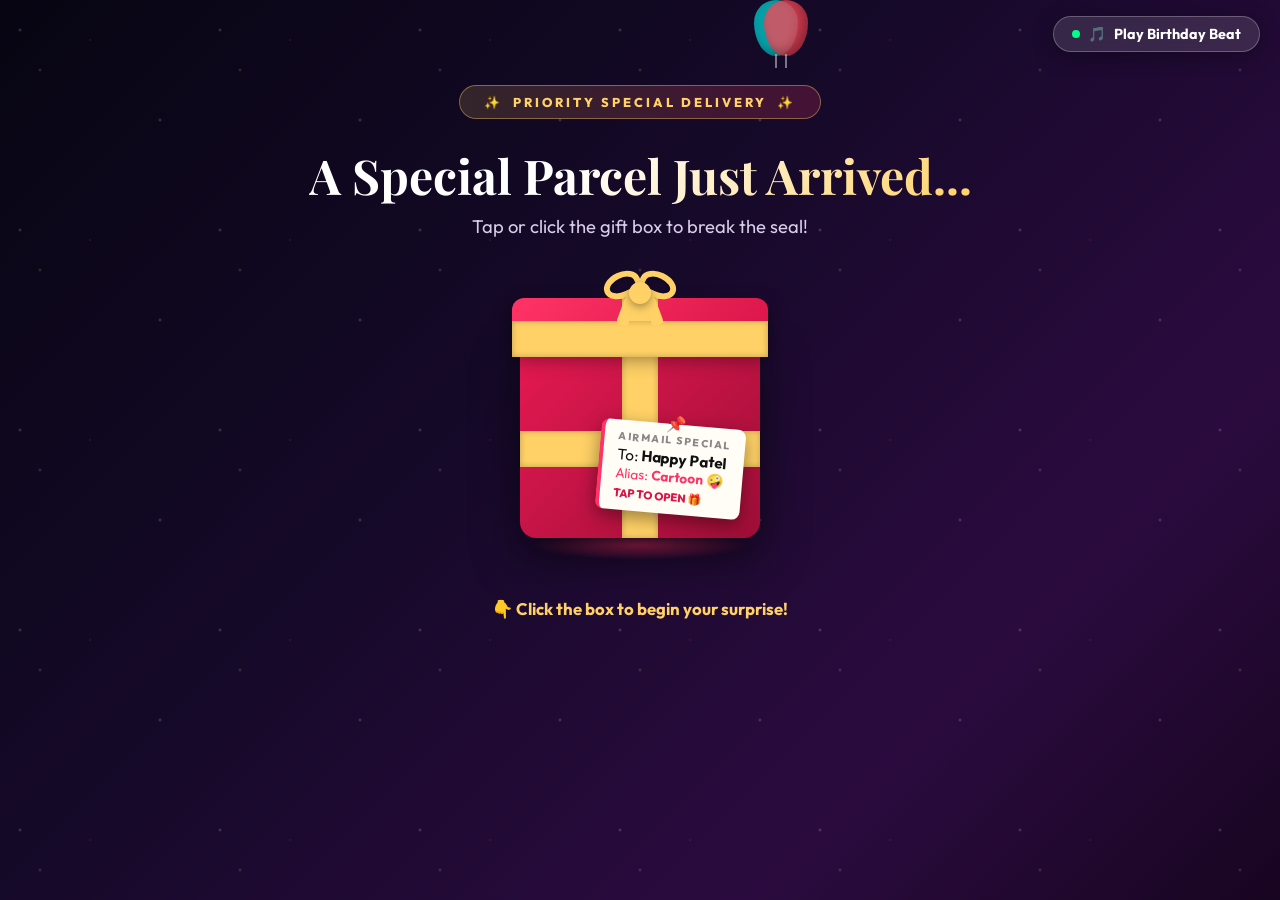
==== index.html @ b241c656 "Happy Birthday Happy Patel (Cartoon) 🎂" ====
<!DOCTYPE html>
<html lang="en">
<head>
  <meta charset="UTF-8" />
  <meta name="viewport" content="width=device-width, initial-scale=1.0" />
  <title>HAPPYY BIRTHDAY HAPPYY! 🎂✨ (To My Favorite Cartoon)</title>
  
  <!-- Fonts -->
  <link rel="preconnect" href="https://fonts.googleapis.com">
  <link rel="preconnect" href="https://fonts.gstatic.com" crossorigin>
  <link href="https://fonts.googleapis.com/css2?family=Cinzel:wght@700;900&family=Outfit:wght@300;400;600;700;800;900&family=Playfair+Display:ital,wght@0,700;0,900;1,700&family=Sacramento&display=swap" rel="stylesheet">
  
  <link rel="stylesheet" href="style.css" />
  <!-- Canvas Confetti Library -->
  <script src="https://cdn.jsdelivr.net/npm/canvas-confetti@1.9.2/dist/confetti.browser.min.js"></script>
</head>
<body>

  <!-- Background Ambience & Floating Elements -->
  <div class="ambient-layer" id="ambientLayer"></div>
  <div class="stars-bg"></div>

  <!-- Top Floating Controls -->
  <header class="top-bar">
    <div class="audio-pill" id="musicToggleBtn" role="button" tabindex="0">
      <span class="pulse-dot"></span>
      <span class="icon">🎵</span>
      <span class="label">Play Birthday Beat</span>
    </div>
    <div class="audio-pill hidden" id="resetBtn" role="button" tabindex="0">
      <span class="icon">🔄</span>
      <span class="label">Replay Unboxing</span>
    </div>
  </header>

  <!-- Photo Modal for Zooming -->
  <div class="photo-modal" id="photoModal">
    <div class="modal-backdrop" id="modalBackdrop"></div>
    <div class="modal-content">
      <button class="modal-close" id="modalClose">✕</button>
      <img id="modalImg" src="" alt="Zoomed Photo" />
      <p id="modalCaption" class="modal-caption"></p>
    </div>
  </div>

  <main class="viewport-wrap">

    <!-- ==============================================
         STAGE 1: THE UNBOXING MYSTERY PARCEL
    =============================================== -->
    <section class="box-stage" id="boxStage">
      <div class="cosmic-badge">
        <span class="sparkle">✨</span>
        <span>PRIORITY SPECIAL DELIVERY</span>
        <span class="sparkle">✨</span>
      </div>

      <h2 class="sub-headline">A Special Parcel Just Arrived...</h2>
      <p class="unbox-prompt">Tap or click the gift box to break the seal!</p>

      <div class="gift-box-wrapper" id="giftBoxContainer" role="button" tabindex="0" aria-label="Open gift box">
        <div class="gift-box" id="giftBox">
          
          <!-- Golden Bow -->
          <div class="box-bow">
            <div class="bow-loop bow-left"></div>
            <div class="bow-knot"></div>
            <div class="bow-loop bow-right"></div>
            <div class="bow-tail tail-left"></div>
            <div class="bow-tail tail-right"></div>
          </div>

          <!-- Box Lid -->
          <div class="box-lid" id="boxLid">
            <div class="ribbon-v"></div>
            <div class="ribbon-h"></div>
          </div>

          <!-- Box Body -->
          <div class="box-body" id="boxBody">
            <div class="ribbon-v"></div>
            <div class="ribbon-h"></div>
            <div class="parcel-tag">
              <span class="pin">📌</span>
              <div class="tag-title">AIRMAIL SPECIAL</div>
              <div class="tag-to">To: <strong>Happy Patel</strong></div>
              <div class="tag-alias">Alias: <strong>Cartoon 🤪</strong></div>
              <div class="tag-cta">TAP TO OPEN 🎁</div>
            </div>
          </div>
        </div>
        <div class="box-glow"></div>
      </div>

      <div class="hint-arrow">
        <span>👇 Click the box to begin your surprise!</span>
      </div>
    </section>

    <!-- ==============================================
         STAGE 2: THE FULL CELEBRATION SHOWCASE
    =============================================== -->
    <section class="celebration-stage hidden" id="celebrationStage">
      
      <!-- GIGANTIC CINEMATIC HEADLINE -->
      <div class="hero-block">
        <div class="hero-tag">THE MOST SPECIAL DAY OF THE YEAR</div>
        <h1 class="mega-title">
          <span>HAPPYY</span>
          <span class="highlight">BIRTHDAY</span>
          <span>HAPPPY!</span>
        </h1>
        <p class="hero-subline">
          To my favorite person, fellow goofball, and the one & only <strong>Cartoon 🤪</strong>
        </p>
      </div>

      <!-- FEATURE 1: OPPOSITES ATTRACT / THE BOND STORY -->
      <div class="glass-card bond-card">
        <div class="card-kicker">✦ THE PHYSICS OF US ✦</div>
        <h2 class="card-heading">Negative & Positive Attract 🧲✨</h2>
        
        <div class="magnet-visual">
          <div class="pole pole-neg">
            <span class="pole-sign">−</span>
            <span class="pole-label">Polar Opposites</span>
          </div>
          <div class="magnet-sparks">
            <span class="spark s1">⚡</span>
            <span class="heart-pulse">❤️</span>
            <span class="spark s2">⚡</span>
          </div>
          <div class="pole pole-pos">
            <span class="pole-sign">+</span>
            <span class="pole-label">Perfect Match</span>
          </div>
        </div>

        <div class="bond-story">
          <p class="quote-lead">
            "They always say opposites repel... but in science and in life, 
            <strong>negative and positive attract</strong>. And with us, it created the most effortless, genuine understanding."
          </p>
          <p class="quote-text">
            Honestly, I thank God so much for the bond we found after school. Finding someone you can be 100% yourself with, 
            who understands your silence just as well as your chaos, is rare. You became that anchor and that constant laugh I never knew I needed.
          </p>
        </div>
      </div>

      <!-- FEATURE 2: THE INTERACTIVE CAKE -->
      <div class="glass-card cake-card">
        <div class="card-kicker">✦ SURPRISE #1: TRADITION ✦</div>
        <h2 class="card-heading">Blow Your Birthday Candles 🎂</h2>
        <p class="card-sub">Close your eyes, make your biggest wish for this year, and click the candles!</p>

        <div class="cake-area" id="cakeInteractive" role="button" tabindex="0">
          <div class="candles-grid">
            <div class="candle">
              <div class="flame" id="flame1"></div>
              <div class="smoke" id="smoke1"></div>
            </div>
            <div class="candle">
              <div class="flame" id="flame2"></div>
              <div class="smoke" id="smoke2"></div>
            </div>
            <div class="candle">
              <div class="flame" id="flame3"></div>
              <div class="smoke" id="smoke3"></div>
            </div>
          </div>

          <div class="cake-structure">
            <div class="cake-tier tier-1">
              <div class="cream-drips"></div>
            </div>
            <div class="cake-tier tier-2">
              <div class="sprinkle-dots"></div>
            </div>
            <div class="cake-tier tier-3">
              <div class="gold-rim"></div>
            </div>
            <div class="cake-plate"></div>
          </div>
        </div>

        <button class="primary-btn" id="blowBtn">💨 Blow Out The Candles!</button>
      </div>

      <!-- FEATURE 3: GARBA QUEEN VIDEO SPOTLIGHT -->
      <div class="glass-card video-card garba-spotlight">
        <div class="card-kicker">✦ SURPRISE #2: THE ROYAL DANCE FLOOR ✦</div>
        <div class="garba-title-row">
          <h2 class="card-heading">The Official Garba Queen 👑💃</h2>
          <span class="crown-badge">100% Grace & Energy</span>
        </div>
        <p class="card-sub">
          Nobody commands the circle like you! When the dhol beats start, everyone steps aside for the true queen.
        </p>

        <div class="video-container festive-border">
          <video 
            src="assets/garba queen.mp4" 
            controls 
            playsinline 
            loop 
            preload="metadata"
            class="styled-video"
            poster="assets/1.jpeg">
            Your browser doesn't support HTML5 video.
          </video>
        </div>
        <div class="video-caption">
          <span>✨ Navratri superstar mode: Activated! ✨</span>
        </div>
      </div>

      <!-- FEATURE 4: OUR BAK BAK SESSIONS (MUTED FOR SAFETY!) -->
      <div class="glass-card video-card bakbak-spotlight">
        <div class="card-kicker">✦ SURPRISE #3: TOP SECRET ARCHIVES ✦</div>
        <div class="bakbak-header">
          <h2 class="card-heading">Our Bak Bak Sessions 💬🤪</h2>
          <span class="warning-sticker">⚠️ STRICTLY MUTED (Iykyk Scene 💀🤫)</span>
        </div>
        <p class="card-sub">
          Hours of non-stop talk, certified gossip, venting, and pure nonsense. Audio is permanently classified for national security reasons!
        </p>

        <div class="video-container confidential-border">
          <!-- strictly muted video as explicitly requested! -->
          <video 
            src="assets/our bak bak.mp4" 
            muted 
            autoplay 
            loop 
            playsinline 
            preload="metadata"
            class="styled-video">
            Your browser doesn't support HTML5 video.
          </video>
          <div class="mute-overlay-badge">
            🔇 Audio Muted By Protocol (IYKYK)
          </div>
        </div>
        <div class="video-caption">
          <span>🗣️ 99% Bak-Bak, 1% Sense, 100% Unbreakable Connection.</span>
        </div>
      </div>

      <!-- FEATURE 5: MEMORY PHOTO GALLERY (PHOTOS 1 to 6) -->
      <div class="glass-card gallery-card">
        <div class="card-kicker">✦ SURPRISE #4: THE CARTOON CHRONICLES ✦</div>
        <h2 class="card-heading">Moments With The Birthday Star 📸</h2>
        <p class="card-sub">Click any photo to see it in full view!</p>

        <div class="photo-grid">
          <!-- Photo 1 -->
          <div class="polaroid-frame" data-src="assets/1.jpeg" data-caption="The radiant smile that brightens any room! ✨">
            <div class="washi-tape tape-1"></div>
            <div class="photo-crop">
              <img src="assets/1.jpeg" alt="Happy Patel" loading="lazy" />
            </div>
            <div class="polaroid-text">The Radiant Smile ✨</div>
          </div>

          <!-- Photo 2 -->
          <div class="polaroid-frame" data-src="assets/2.jpeg" data-caption="Grace, beauty & elegance at its finest 🌸">
            <div class="washi-tape tape-2"></div>
            <div class="photo-crop">
              <img src="assets/2.jpeg" alt="Happy Patel" loading="lazy" />
            </div>
            <div class="polaroid-text">Simply Stunning 🌸</div>
          </div>

          <!-- Photo 3 -->
          <div class="polaroid-frame" data-src="assets/3.jpeg" data-caption="Unfiltered Cartoon energy on full display! 🤪">
            <div class="washi-tape tape-3"></div>
            <div class="photo-crop">
              <img src="assets/3.jpeg" alt="Happy Patel" loading="lazy" />
            </div>
            <div class="polaroid-text">Peak Cartoon Vibe 🤪</div>
          </div>

          <!-- Photo 4 -->
          <div class="polaroid-frame" data-src="assets/4.jpeg" data-caption="Unmatched poise & style 💫">
            <div class="washi-tape tape-4"></div>
            <div class="photo-crop">
              <img src="assets/4.jpeg" alt="Happy Patel" loading="lazy" />
            </div>
            <div class="polaroid-text">Class & Poise 💫</div>
          </div>

          <!-- Photo 5 -->
          <div class="polaroid-frame" data-src="assets/5.jpeg" data-caption="Candid perfection & pure happiness ❤️">
            <div class="washi-tape tape-5"></div>
            <div class="photo-crop">
              <img src="assets/5.jpeg" alt="Happy Patel" loading="lazy" />
            </div>
            <div class="polaroid-text">Candid Happiness ❤️</div>
          </div>

          <!-- Photo 6 -->
          <div class="polaroid-frame" data-src="assets/6.jpeg" data-caption="Here's to the queen of the day, Happy Patel! 🥂">
            <div class="washi-tape tape-6"></div>
            <div class="photo-crop">
              <img src="assets/6.jpeg" alt="Happy Patel" loading="lazy" />
            </div>
            <div class="polaroid-text">Birthday Royalty 👑</div>
          </div>
        </div>
      </div>

      <!-- FEATURE 6: WAX SEALED HEARTFELT LETTER -->
      <div class="glass-card letter-section">
        <div class="card-kicker">✦ SURPRISE #5: FROM THE SOUL ✦</div>
        <h2 class="card-heading">A Letter For You 💌</h2>
        <p class="card-sub">Click the wax seal to open your private letter.</p>

        <div class="envelope-outer" id="envelopeWrapper">
          <div class="envelope-box" id="envelopeBox">
            <div class="env-flap" id="envFlap"></div>
            <div class="env-pocket"></div>
            <div class="wax-stamp" id="waxStamp">H</div>

            <div class="letter-sheet" id="letterSheet">
              <div class="letter-scroll-area">
                <div class="letter-salute">Dearest Happy (a.k.a. Cartoon 🤪),</div>
                
                <p class="letter-para">
                  Wishing you the very happiest of birthdays! Looking back at how our bond grew after school, 
                  it honestly feels like one of the best blessings I could have ever asked for.
                </p>

                <p class="letter-para">
                  We always joke about how different we are — polar opposites in so many ways. But that classic saying 
                  <strong>"negative and positive attract"</strong> could not be more true for us. You bring out a sense of comfort, 
                  understanding, and laughter that is so incredibly hard to find in this world.
                </p>

                <p class="letter-para">
                  Thank you for being someone so deeply understanding, for being the Garba Queen, for the endless hours of bak-bak, 
                  and for staying genuine through it all. Never lose that cartoonish spark that makes you so unique.
                </p>

                <p class="letter-para">
                  May this new year bring you soaring success, unmatched joy, peaceful days, and every single dream you carry in your heart.
                </p>

                <div class="letter-signoff">
                  Thanking God for you today and always,<br>
                  <strong>Your Constant Supporter & Friend ❤️</strong>
                </div>
              </div>
            </div>
          </div>
        </div>
        <p class="envelope-tip" id="envelopeTip">✉️ Tap the envelope to unseal and read</p>
      </div>

      <!-- FEATURE 7: DIGITAL SCRATCH CARD -->
      <div class="glass-card scratch-section">
        <div class="card-kicker">✦ SURPRISE #6: SPECIAL COUPON ✦</div>
        <h2 class="card-heading">Scratch & Win Coupon 🎫</h2>
        <p class="card-sub">Use your mouse or finger to scratch off the silver foil and reveal your reward!</p>

        <div class="scratch-wrap">
          <!-- The Hidden Reward -->
          <div class="scratch-secret">
            <div class="secret-icon">🎁✨</div>
            <div class="secret-title">OFFICIAL WINNER</div>
            <div class="secret-prize">
              1x Unlimited Treat Of Your Choice + 100% Free Lifetime Pass To Annoy Me! 🍕🥤
            </div>
            <div class="secret-terms">
              Valid Anywhere, Anytime • No Expiry Date For Cartoon
            </div>
          </div>

          <!-- Silver Scratch Foil -->
          <canvas id="scratchCanvas" width="340" height="200"></canvas>
        </div>
        <div class="scratch-status" id="scratchStatus">Scratch above to reveal: 0% uncovered</div>
      </div>

      <!-- FINAL CELEBRATION FOOTER -->
      <footer class="celebration-footer">
        <div class="footer-heart">💖</div>
        <h2>HAPPYY BIRTHDAY ONCE AGAIN, CARTOON!</h2>
        <p>Keep lighting up the world with your unmatched vibe ✨</p>
      </footer>

    </section>
  </main>

  <script src="script.js"></script>
</body>
</html>
---- style.css ----
/* ====================================================
   CORE & RESET
==================================================== */
:root {
  --bg-deep: #0a0818;
  --bg-cosmic: linear-gradient(135deg, #070512 0%, #150928 40%, #2b0b3f 75%, #180521 100%);
  --gold: #ffd166;
  --gold-glow: rgba(255, 209, 102, 0.4);
  --pink-hot: #ff3366;
  --pink-neon: #ff007f;
  --purple-royal: #7928ca;
  --glass-bg: rgba(255, 255, 255, 0.06);
  --glass-border: rgba(255, 255, 255, 0.16);
  --glass-hover: rgba(255, 255, 255, 0.28);
  --text-pure: #ffffff;
  --text-sub: #d5cee6;
  --font-main: 'Outfit', -apple-system, BlinkMacSystemFont, sans-serif;
  --font-heading: 'Playfair Display', serif;
  --font-display: 'Cinzel', serif;
  --font-script: 'Sacramento', cursive;
}

* {
  box-sizing: border-box;
  margin: 0;
  padding: 0;
}

body {
  font-family: var(--font-main);
  background: var(--bg-cosmic);
  min-height: 100vh;
  color: var(--text-pure);
  overflow-x: hidden;
  position: relative;
  display: flex;
  flex-direction: column;
  align-items: center;
}

/* Ambient stardust & particles */
.stars-bg {
  position: fixed;
  top: 0;
  left: 0;
  width: 100%;
  height: 100%;
  background: radial-gradient(2px 2px at 20px 30px, #ffffff, rgba(0,0,0,0)),
              radial-gradient(2px 2px at 40px 70px, #ffd166, rgba(0,0,0,0)),
              radial-gradient(1.5px 1.5px at 90px 40px, #ff3366, rgba(0,0,0,0)),
              radial-gradient(2px 2px at 160px 120px, #ffffff, rgba(0,0,0,0));
  background-repeat: repeat;
  background-size: 200px 200px;
  opacity: 0.25;
  pointer-events: none;
  z-index: 0;
}

.ambient-layer {
  position: fixed;
  top: 0;
  left: 0;
  width: 100%;
  height: 100%;
  pointer-events: none;
  z-index: 1;
  overflow: hidden;
}

.ambient-balloon {
  position: absolute;
  width: 44px;
  height: 56px;
  border-radius: 50% 50% 50% 50% / 40% 40% 60% 60%;
  opacity: 0.75;
  cursor: pointer;
  pointer-events: auto;
  transition: transform 0.2s ease;
  animation: floatUpward linear infinite;
  box-shadow: inset -4px -4px 10px rgba(0,0,0,0.3);
}

.ambient-balloon::after {
  content: '';
  position: absolute;
  bottom: -12px;
  left: 50%;
  transform: translateX(-50%);
  width: 2px;
  height: 14px;
  background: rgba(255, 255, 255, 0.6);
}

.ambient-balloon:hover {
  transform: scale(1.2);
}

@keyframes floatUpward {
  0% { transform: translateY(115vh) rotate(0deg); }
  100% { transform: translateY(-20vh) rotate(18deg); }
}

/* Top bar navigation */
.top-bar {
  position: fixed;
  top: 16px;
  right: 20px;
  display: flex;
  gap: 12px;
  z-index: 99;
}

.audio-pill {
  background: rgba(255, 255, 255, 0.12);
  backdrop-filter: blur(14px);
  border: 1px solid rgba(255, 255, 255, 0.25);
  padding: 8px 18px;
  border-radius: 999px;
  cursor: pointer;
  font-size: 0.9rem;
  font-weight: 700;
  display: inline-flex;
  align-items: center;
  gap: 8px;
  color: #fff;
  transition: all 0.25s ease;
  box-shadow: 0 4px 20px rgba(0, 0, 0, 0.35);
}

.audio-pill:hover {
  background: rgba(255, 255, 255, 0.25);
  transform: translateY(-2px);
}

.audio-pill.playing {
  background: linear-gradient(135deg, var(--pink-hot), var(--purple-royal));
  border-color: transparent;
  box-shadow: 0 4px 20px rgba(255, 51, 102, 0.5);
}

.pulse-dot {
  width: 8px;
  height: 8px;
  border-radius: 50%;
  background: #00ff88;
  display: inline-block;
  animation: pulseGreen 1.5s infinite;
}

@keyframes pulseGreen {
  0%, 100% { opacity: 0.4; transform: scale(0.9); }
  50% { opacity: 1; transform: scale(1.3); }
}

.hidden {
  display: none !important;
}

/* Main Container */
.viewport-wrap {
  width: 100%;
  max-width: 960px;
  padding: 40px 20px 80px;
  position: relative;
  z-index: 10;
  display: flex;
  flex-direction: column;
  align-items: center;
}

/* ====================================================
   STAGE 1: THE UNBOXING GIFT PARCEL
==================================================== */
.box-stage {
  display: flex;
  flex-direction: column;
  align-items: center;
  text-align: center;
  margin-top: 45px;
  width: 100%;
}

.cosmic-badge {
  background: linear-gradient(90deg, rgba(255, 209, 102, 0.15), rgba(255, 51, 102, 0.2));
  border: 1px solid rgba(255, 209, 102, 0.4);
  color: var(--gold);
  padding: 8px 24px;
  border-radius: 999px;
  font-size: 0.8rem;
  font-weight: 800;
  letter-spacing: 3px;
  display: inline-flex;
  gap: 10px;
  align-items: center;
  margin-bottom: 24px;
}

.sub-headline {
  font-family: var(--font-heading);
  font-size: clamp(2rem, 5vw, 3rem);
  background: linear-gradient(135deg, #fff 40%, var(--gold) 100%);
  -webkit-background-clip: text;
  -webkit-text-fill-color: transparent;
  margin-bottom: 8px;
}

.unbox-prompt {
  color: var(--text-sub);
  font-size: 1.15rem;
  margin-bottom: 45px;
}

/* 3D Gift Box */
.gift-box-wrapper {
  position: relative;
  width: 240px;
  height: 240px;
  cursor: pointer;
  perspective: 900px;
  margin: 15px auto;
}

.gift-box {
  width: 100%;
  height: 100%;
  position: relative;
  animation: boxHover 3.5s ease-in-out infinite;
  transition: transform 0.3s ease;
}

@keyframes boxHover {
  0%, 100% { transform: translateY(0) rotate(0deg); }
  50% { transform: translateY(-14px) rotate(1.5deg); }
}

.gift-box-wrapper:hover .gift-box {
  animation-play-state: paused;
  transform: translateY(-8px) scale(1.04);
}

/* Ribbon Bow */
.box-bow {
  position: absolute;
  top: -26px;
  left: 50%;
  transform: translateX(-50%);
  width: 90px;
  height: 40px;
  z-index: 15;
  transition: transform 0.5s ease, opacity 0.4s ease;
}

.bow-knot {
  position: absolute;
  top: 10px;
  left: 50%;
  transform: translateX(-50%);
  width: 22px;
  height: 22px;
  background: var(--gold);
  border-radius: 50%;
  box-shadow: 0 3px 8px rgba(0,0,0,0.35);
  z-index: 4;
}

.bow-loop {
  position: absolute;
  width: 38px;
  height: 26px;
  border: 6px solid var(--gold);
  border-radius: 50% 50% 20% 50%;
  box-shadow: inset 0 2px 5px rgba(0,0,0,0.2);
}

.bow-left { left: 8px; transform: rotate(-25deg); }
.bow-right { right: 8px; transform: rotate(25deg) scaleX(-1); }

.bow-tail {
  position: absolute;
  top: 22px;
  width: 12px;
  height: 32px;
  background: var(--gold);
  border-radius: 0 0 4px 4px;
}

.tail-left { left: 26px; transform: rotate(20deg); }
.tail-right { right: 26px; transform: rotate(-20deg); }

/* Box Lid */
.box-lid {
  position: absolute;
  top: 0;
  left: -8px;
  width: 256px;
  height: 52px;
  background: linear-gradient(135deg, #ff3366 0%, #d91448 100%);
  border-radius: 12px 12px 5px 5px;
  box-shadow: 0 8px 20px rgba(0, 0, 0, 0.45);
  z-index: 10;
  transition: transform 0.8s cubic-bezier(0.175, 0.885, 0.32, 1.275);
}

.ribbon-v {
  position: absolute;
  top: 0;
  left: 50%;
  transform: translateX(-50%);
  width: 36px;
  height: 100%;
  background: var(--gold);
  box-shadow: inset 0 0 6px rgba(0,0,0,0.25);
}

.ribbon-h {
  position: absolute;
  top: 45%;
  left: 0;
  width: 100%;
  height: 36px;
  background: var(--gold);
  box-shadow: inset 0 0 6px rgba(0,0,0,0.25);
}

/* Box Body */
.box-body {
  position: absolute;
  bottom: 0;
  left: 0;
  width: 240px;
  height: 195px;
  background: linear-gradient(135deg, #e61952 0%, #9e0e37 100%);
  border-radius: 4px 4px 16px 16px;
  box-shadow: 0 18px 45px rgba(0, 0, 0, 0.55);
  overflow: hidden;
  z-index: 5;
}

/* Delivery Tag on Box */
.parcel-tag {
  position: absolute;
  bottom: 24px;
  right: 18px;
  background: #fffdf5;
  color: #1a1a1a;
  padding: 10px 14px;
  border-radius: 8px;
  box-shadow: 0 6px 18px rgba(0, 0, 0, 0.4);
  transform: rotate(5deg);
  z-index: 8;
  border-left: 4px solid var(--pink-hot);
  text-align: left;
}

.parcel-tag .pin {
  position: absolute;
  top: -10px;
  left: 50%;
  transform: translateX(-50%);
  font-size: 1rem;
}

.parcel-tag .tag-title {
  font-size: 0.65rem;
  letter-spacing: 1.5px;
  font-weight: 800;
  color: #888;
}

.parcel-tag .tag-to {
  font-size: 0.95rem;
  color: #111;
  margin-top: 2px;
}

.parcel-tag .tag-alias {
  font-size: 0.85rem;
  color: var(--pink-hot);
  margin-bottom: 4px;
}

.parcel-tag .tag-cta {
  font-size: 0.7rem;
  font-weight: 800;
  color: #d91448;
}

.box-glow {
  position: absolute;
  bottom: -22px;
  left: 50%;
  transform: translateX(-50%);
  width: 220px;
  height: 30px;
  background: radial-gradient(ellipse at center, rgba(255, 51, 102, 0.6) 0%, rgba(0, 0, 0, 0) 70%);
  z-index: 1;
}

.hint-arrow {
  margin-top: 45px;
  color: var(--gold);
  font-size: 1.05rem;
  font-weight: 700;
  animation: bounceHint 1.4s infinite;
}

@keyframes bounceHint {
  0%, 100% { opacity: 0.7; transform: translateY(0); }
  50% { opacity: 1; transform: translateY(-6px); }
}

/* Unboxing Action */
.gift-box-wrapper.unwrapping .box-bow {
  transform: translateY(-90px) rotate(-35deg) scale(0.5);
  opacity: 0;
}

.gift-box-wrapper.unwrapping .box-lid {
  transform: translateY(-180px) rotate(-15deg) scale(1.15);
  opacity: 0;
}

.gift-box-wrapper.unwrapping .box-body {
  animation: boxExplode 0.8s forwards;
}

@keyframes boxExplode {
  0% { transform: scale(1); }
  40% { transform: scale(1.18) rotate(4deg); }
  100% { transform: scale(0) rotate(18deg); opacity: 0; }
}


/* ====================================================
   STAGE 2: THE REVEAL & CELEBRATION SHOWCASE
==================================================== */
.celebration-stage {
  width: 100%;
  display: flex;
  flex-direction: column;
  align-items: center;
  gap: 40px;
  animation: stageReveal 1s ease-out;
}

@keyframes stageReveal {
  from { opacity: 0; transform: translateY(40px); }
  to { opacity: 1; transform: translateY(0); }
}

/* GIGANTIC CINEMATIC TITLE */
.hero-block {
  text-align: center;
  margin-top: 10px;
  margin-bottom: 10px;
}

.hero-tag {
  color: var(--gold);
  font-size: 0.85rem;
  font-weight: 800;
  letter-spacing: 4px;
  margin-bottom: 12px;
}

.mega-title {
  font-family: var(--font-display);
  font-size: clamp(2.6rem, 7.5vw, 5.2rem);
  font-weight: 900;
  letter-spacing: 3px;
  line-height: 1.1;
  text-transform: uppercase;
  display: flex;
  flex-direction: column;
  align-items: center;
  justify-content: center;
}

.mega-title span {
  background: linear-gradient(135deg, #ffffff 0%, #ffeedd 50%, var(--gold) 100%);
  -webkit-background-clip: text;
  -webkit-text-fill-color: transparent;
  filter: drop-shadow(0 4px 15px rgba(255, 209, 102, 0.3));
}

.mega-title .highlight {
  background: linear-gradient(135deg, #ff007f 0%, #ff3366 50%, var(--gold) 100%);
  -webkit-background-clip: text;
  -webkit-text-fill-color: transparent;
  filter: drop-shadow(0 4px 25px rgba(255, 0, 127, 0.6));
  font-size: 1.15em;
  margin: 4px 0;
}

.hero-subline {
  color: var(--text-sub);
  font-size: 1.25rem;
  margin-top: 14px;
  max-width: 650px;
  line-height: 1.5;
}

/* Glassmorphism Cards */
.glass-card {
  width: 100%;
  background: var(--glass-bg);
  backdrop-filter: blur(20px);
  border: 1px solid var(--glass-border);
  border-radius: 28px;
  padding: 38px 32px;
  box-shadow: 0 15px 45px rgba(0, 0, 0, 0.45);
  display: flex;
  flex-direction: column;
  align-items: center;
  text-align: center;
  position: relative;
  overflow: hidden;
  transition: transform 0.3s ease, border-color 0.3s ease, box-shadow 0.3s ease;
}

.glass-card:hover {
  border-color: var(--glass-hover);
  box-shadow: 0 20px 55px rgba(0, 0, 0, 0.6);
}

.card-kicker {
  color: var(--gold);
  font-size: 0.78rem;
  font-weight: 800;
  letter-spacing: 2.5px;
  margin-bottom: 8px;
}

.card-heading {
  font-family: var(--font-heading);
  font-size: clamp(1.8rem, 4vw, 2.4rem);
  margin-bottom: 10px;
}

.card-sub {
  color: var(--text-sub);
  font-size: 1rem;
  margin-bottom: 26px;
  max-width: 600px;
  line-height: 1.5;
}

/* ====================================================
   FEATURE 1: THE PHYSICS OF US / BOND CARD
==================================================== */
.bond-card {
  background: linear-gradient(135deg, rgba(121, 40, 202, 0.18) 0%, rgba(255, 51, 102, 0.15) 100%);
  border: 1px solid rgba(255, 209, 102, 0.35);
}

.magnet-visual {
  display: flex;
  align-items: center;
  justify-content: center;
  gap: 24px;
  margin: 15px 0 25px;
}

.pole {
  width: 90px;
  height: 90px;
  border-radius: 20px;
  display: flex;
  flex-direction: column;
  align-items: center;
  justify-content: center;
  box-shadow: 0 8px 25px rgba(0, 0, 0, 0.4);
  position: relative;
}

.pole-neg {
  background: linear-gradient(135deg, #0984e3, #6c5ce7);
}

.pole-pos {
  background: linear-gradient(135deg, #e84393, #d63031);
}

.pole-sign {
  font-size: 2.5rem;
  font-weight: 900;
  line-height: 1;
}

.pole-label {
  font-size: 0.65rem;
  font-weight: 700;
  text-transform: uppercase;
  letter-spacing: 1px;
  margin-top: 4px;
}

.magnet-sparks {
  display: flex;
  align-items: center;
  gap: 10px;
  font-size: 1.6rem;
}

.heart-pulse {
  font-size: 2.4rem;
  animation: heartThrob 1.2s infinite ease-in-out;
}

@keyframes heartThrob {
  0%, 100% { transform: scale(1); }
  50% { transform: scale(1.3); }
}

.bond-story {
  max-width: 680px;
  text-align: center;
}

.quote-lead {
  font-family: var(--font-heading);
  font-size: 1.25rem;
  font-style: italic;
  color: #fff;
  line-height: 1.6;
  margin-bottom: 14px;
}

.quote-text {
  font-size: 1.05rem;
  line-height: 1.7;
  color: var(--text-sub);
}


/* ====================================================
   FEATURE 2: THE INTERACTIVE CAKE
==================================================== */
.cake-area {
  display: flex;
  flex-direction: column;
  align-items: center;
  cursor: pointer;
  margin: 15px 0 25px;
  position: relative;
  transition: transform 0.2s ease;
}

.cake-area:hover {
  transform: scale(1.05);
}

.candles-grid {
  display: flex;
  gap: 26px;
  z-index: 5;
  margin-bottom: -3px;
}

.candle {
  width: 12px;
  height: 42px;
  background: repeating-linear-gradient(45deg, #fff, #fff 5px, var(--pink-hot) 5px, var(--pink-hot) 10px);
  border-radius: 4px 4px 0 0;
  position: relative;
}

.candle::before {
  content: '';
  position: absolute;
  top: -8px;
  left: 5px;
  width: 2px;
  height: 8px;
  background: #333;
}

.flame {
  position: absolute;
  top: -26px;
  left: 50%;
  transform: translateX(-50%);
  width: 16px;
  height: 22px;
  background: radial-gradient(ellipse at bottom, #fff 0%, #ffd700 45%, #ff4500 90%);
  border-radius: 50% 50% 20% 20%;
  box-shadow: 0 0 18px #ff9900, 0 0 35px #ff3300;
  animation: flameWiggle 1.2s infinite ease-in-out alternate;
  transform-origin: center bottom;
  transition: transform 0.3s ease, opacity 0.3s ease;
}

@keyframes flameWiggle {
  0% { transform: translateX(-50%) rotate(-4deg) scale(0.95); }
  50% { transform: translateX(-50%) rotate(3deg) scale(1.05); }
  100% { transform: translateX(-50%) rotate(-2deg) scale(1); }
}

.flame.extinguished {
  transform: translateX(-50%) scale(0);
  opacity: 0;
}

.smoke {
  position: absolute;
  top: -15px;
  left: 50%;
  width: 8px;
  height: 8px;
  background: rgba(230, 230, 230, 0.75);
  border-radius: 50%;
  opacity: 0;
  pointer-events: none;
}

.smoke.active {
  animation: puffUp 1.2s ease-out forwards;
}

@keyframes puffUp {
  0% { opacity: 0.9; transform: translate(-50%, 0) scale(1); }
  50% { opacity: 0.5; transform: translate(-30%, -25px) scale(3); }
  100% { opacity: 0; transform: translate(-60%, -50px) scale(5); }
}

.cake-structure {
  position: relative;
  display: flex;
  flex-direction: column;
  align-items: center;
}

.cake-tier {
  position: relative;
  border-radius: 12px 12px 4px 4px;
}

.tier-1 {
  width: 120px;
  height: 46px;
  background: linear-gradient(180deg, #fff5f8 0%, #ffd6e0 100%);
  z-index: 3;
}

.tier-2 {
  width: 180px;
  height: 54px;
  background: linear-gradient(180deg, #ffadc2 0%, #ff85a2 100%);
  z-index: 2;
  margin-top: -3px;
}

.tier-3 {
  width: 240px;
  height: 62px;
  background: linear-gradient(180deg, #c9184a 0%, #800f2f 100%);
  z-index: 1;
  margin-top: -3px;
}

.cake-plate {
  position: absolute;
  bottom: -12px;
  left: -25px;
  width: 290px;
  height: 16px;
  background: linear-gradient(90deg, #dcdde1, #ffffff, #dcdde1);
  border-radius: 20px;
  box-shadow: 0 10px 25px rgba(0, 0, 0, 0.5);
}

.primary-btn {
  background: linear-gradient(135deg, var(--gold) 0%, #fda085 100%);
  border: none;
  color: #3b1000;
  font-family: inherit;
  font-size: 1.1rem;
  font-weight: 800;
  padding: 14px 34px;
  border-radius: 999px;
  cursor: pointer;
  box-shadow: 0 6px 25px rgba(253, 160, 133, 0.45);
  transition: transform 0.2s ease, box-shadow 0.2s ease;
}

.primary-btn:hover {
  transform: translateY(-2px) scale(1.03);
  box-shadow: 0 8px 30px rgba(253, 160, 133, 0.7);
}

.primary-btn.done {
  background: #00b894;
  color: #fff;
  cursor: default;
}


/* ====================================================
   FEATURE 3 & 4: VIDEOS (GARBA QUEEN & BAK-BAK)
==================================================== */
.video-card {
  text-align: center;
}

.garba-spotlight {
  border-color: rgba(255, 209, 102, 0.4);
  background: linear-gradient(135deg, rgba(255, 209, 102, 0.08) 0%, rgba(121, 40, 202, 0.15) 100%);
}

.garba-title-row {
  display: flex;
  align-items: center;
  justify-content: center;
  gap: 14px;
  flex-wrap: wrap;
}

.crown-badge {
  background: linear-gradient(135deg, #ffd700, #ff8c00);
  color: #2d1000;
  padding: 4px 14px;
  border-radius: 999px;
  font-size: 0.8rem;
  font-weight: 800;
  letter-spacing: 1px;
}

.bakbak-header {
  display: flex;
  align-items: center;
  justify-content: center;
  gap: 12px;
  flex-wrap: wrap;
}

.warning-sticker {
  background: #ff3366;
  color: #fff;
  padding: 4px 14px;
  border-radius: 6px;
  font-size: 0.75rem;
  font-weight: 800;
  letter-spacing: 1px;
  box-shadow: 0 4px 12px rgba(255, 51, 102, 0.4);
}

.video-container {
  position: relative;
  width: 100%;
  max-width: 580px;
  margin: 10px auto;
  border-radius: 20px;
  overflow: hidden;
  box-shadow: 0 15px 45px rgba(0, 0, 0, 0.55);
}

.festive-border {
  border: 3px solid rgba(255, 209, 102, 0.6);
  box-shadow: 0 0 30px rgba(255, 209, 102, 0.3);
}

.confidential-border {
  border: 3px solid rgba(255, 51, 102, 0.6);
  box-shadow: 0 0 30px rgba(255, 51, 102, 0.3);
}

.styled-video {
  width: 100%;
  display: block;
  border-radius: 16px;
  background: #000;
  max-height: 520px;
  object-fit: contain;
}

.mute-overlay-badge {
  position: absolute;
  top: 14px;
  right: 14px;
  background: rgba(0, 0, 0, 0.75);
  backdrop-filter: blur(8px);
  color: #fff;
  padding: 6px 14px;
  border-radius: 999px;
  font-size: 0.75rem;
  font-weight: 700;
  pointer-events: none;
  border: 1px solid rgba(255, 255, 255, 0.2);
}

.video-caption {
  margin-top: 16px;
  font-size: 0.95rem;
  color: var(--gold);
  font-weight: 600;
}


/* ====================================================
   FEATURE 5: POLAROID PHOTO GALLERY (1 to 6)
==================================================== */
.photo-grid {
  display: grid;
  grid-template-columns: repeat(auto-fit, minmax(240px, 1fr));
  gap: 28px;
  width: 100%;
  margin-top: 10px;
}

.polaroid-frame {
  background: #ffffff;
  padding: 14px 14px 22px 14px;
  border-radius: 4px;
  box-shadow: 0 12px 30px rgba(0, 0, 0, 0.45);
  cursor: pointer;
  position: relative;
  transition: transform 0.3s ease, box-shadow 0.3s ease;
  display: flex;
  flex-direction: column;
}

.polaroid-frame:nth-child(odd) { transform: rotate(-2.5deg); }
.polaroid-frame:nth-child(even) { transform: rotate(2deg); }

.polaroid-frame:hover {
  transform: rotate(0deg) scale(1.06) translateY(-8px);
  box-shadow: 0 20px 45px rgba(0, 0, 0, 0.65);
  z-index: 10;
}

.washi-tape {
  position: absolute;
  top: -10px;
  left: 50%;
  transform: translateX(-50%);
  width: 80px;
  height: 22px;
  background: rgba(255, 255, 255, 0.75);
  box-shadow: 0 2px 6px rgba(0,0,0,0.15);
  z-index: 5;
}

.tape-1 { background: rgba(255, 209, 102, 0.75); transform: translateX(-50%) rotate(-3deg); }
.tape-2 { background: rgba(255, 107, 139, 0.75); transform: translateX(-50%) rotate(2deg); }
.tape-3 { background: rgba(108, 92, 231, 0.75); transform: translateX(-50%) rotate(-2deg); }
.tape-4 { background: rgba(0, 206, 201, 0.75); transform: translateX(-50%) rotate(3deg); }
.tape-5 { background: rgba(253, 160, 133, 0.75); transform: translateX(-50%) rotate(-1deg); }
.tape-6 { background: rgba(255, 215, 0, 0.85); transform: translateX(-50%) rotate(2deg); }

.photo-crop {
  width: 100%;
  height: 260px;
  overflow: hidden;
  border-radius: 2px;
  background: #f0f0f0;
}

.photo-crop img {
  width: 100%;
  height: 100%;
  object-fit: cover;
  transition: transform 0.4s ease;
}

.polaroid-frame:hover .photo-crop img {
  transform: scale(1.06);
}

.polaroid-text {
  font-family: var(--font-script);
  font-size: 1.6rem;
  color: #1a1a1a;
  margin-top: 14px;
  text-align: center;
}

/* Modal for full-view zooming */
.photo-modal {
  position: fixed;
  top: 0;
  left: 0;
  width: 100%;
  height: 100%;
  z-index: 999;
  display: flex;
  align-items: center;
  justify-content: center;
  opacity: 0;
  pointer-events: none;
  transition: opacity 0.3s ease;
}

.photo-modal.active {
  opacity: 1;
  pointer-events: auto;
}

.modal-backdrop {
  position: absolute;
  top: 0;
  left: 0;
  width: 100%;
  height: 100%;
  background: rgba(0, 0, 0, 0.85);
  backdrop-filter: blur(8px);
}

.modal-content {
  position: relative;
  z-index: 2;
  max-width: 90vw;
  max-height: 85vh;
  display: flex;
  flex-direction: column;
  align-items: center;
}

.modal-content img {
  max-width: 100%;
  max-height: 75vh;
  border-radius: 12px;
  box-shadow: 0 20px 60px rgba(0,0,0,0.8);
  border: 4px solid #fff;
}

.modal-caption {
  color: #fff;
  font-size: 1.1rem;
  margin-top: 14px;
  text-align: center;
  font-weight: 600;
}

.modal-close {
  position: absolute;
  top: -45px;
  right: -10px;
  background: rgba(255, 255, 255, 0.2);
  border: none;
  color: #fff;
  font-size: 1.4rem;
  width: 36px;
  height: 36px;
  border-radius: 50%;
  cursor: pointer;
  display: flex;
  align-items: center;
  justify-content: center;
}


/* ====================================================
   FEATURE 6: WAX SEALED ENVELOPE
==================================================== */
.envelope-outer {
  perspective: 1000px;
  margin: 20px 0;
  display: flex;
  justify-content: center;
  width: 100%;
}

.envelope-box {
  position: relative;
  width: 340px;
  height: 220px;
  background: #c86d51;
  border-radius: 10px;
  box-shadow: 0 16px 40px rgba(0, 0, 0, 0.45);
  cursor: pointer;
  transition: transform 0.3s ease;
}

.env-pocket {
  position: absolute;
  bottom: 0;
  left: 0;
  width: 0;
  height: 0;
  border-left: 170px solid #b75d42;
  border-right: 170px solid #b75d42;
  border-top: 110px solid transparent;
  border-bottom: 110px solid #a85137;
  border-radius: 0 0 10px 10px;
  z-index: 3;
}

.env-flap {
  position: absolute;
  top: 0;
  left: 0;
  width: 0;
  height: 0;
  border-left: 170px solid transparent;
  border-right: 170px solid transparent;
  border-top: 120px solid #a34e35;
  transform-origin: top;
  transition: transform 0.7s cubic-bezier(0.4, 0, 0.2, 1);
  z-index: 4;
}

.wax-stamp {
  position: absolute;
  top: 105px;
  left: 50%;
  transform: translate(-50%, -50%);
  width: 48px;
  height: 48px;
  background: radial-gradient(circle, #b80028 40%, #7d001b 100%);
  border-radius: 50%;
  box-shadow: 0 4px 12px rgba(0, 0, 0, 0.5), inset 0 2px 4px rgba(255, 255, 255, 0.3);
  color: var(--gold);
  display: flex;
  align-items: center;
  justify-content: center;
  font-family: var(--font-heading);
  font-weight: 900;
  font-size: 1.4rem;
  z-index: 5;
  transition: opacity 0.4s ease, transform 0.4s ease;
}

.letter-sheet {
  position: absolute;
  bottom: 8px;
  left: 50%;
  transform: translateX(-50%);
  width: 310px;
  height: 200px;
  background: #fffef9;
  border-radius: 8px;
  box-shadow: 0 -3px 12px rgba(0, 0, 0, 0.2);
  color: #222;
  padding: 22px;
  z-index: 2;
  transition: all 0.8s cubic-bezier(0.4, 0, 0.2, 1);
  overflow: hidden;
  text-align: left;
}

.letter-scroll-area {
  opacity: 0.3;
  transition: opacity 0.5s ease;
}

.letter-salute {
  font-family: var(--font-heading);
  font-size: 1.2rem;
  font-weight: 800;
  color: #9d0208;
  margin-bottom: 12px;
}

.letter-para {
  font-size: 0.88rem;
  line-height: 1.6;
  color: #333;
  margin-bottom: 12px;
}

.letter-signoff {
  font-family: var(--font-script);
  font-size: 1.5rem;
  color: #111;
  margin-top: 14px;
}

/* Open envelope state */
.envelope-box.open .env-flap {
  transform: rotateX(180deg);
  z-index: 1;
}

.envelope-box.open .wax-stamp {
  opacity: 0;
  transform: translate(-50%, -50%) scale(0.4);
}

.envelope-box.open .letter-sheet {
  bottom: 0;
  transform: translate(-50%, -100px);
  height: 380px;
  width: 330px;
  z-index: 6;
  box-shadow: 0 15px 40px rgba(0, 0, 0, 0.4);
  overflow-y: auto;
}

.envelope-box.open .letter-scroll-area {
  opacity: 1;
}

.envelope-tip {
  font-size: 0.9rem;
  color: var(--gold);
  margin-top: 12px;
}


/* ====================================================
   FEATURE 7: SCRATCH CARD
==================================================== */
.scratch-wrap {
  position: relative;
  width: 340px;
  height: 200px;
  border-radius: 16px;
  overflow: hidden;
  box-shadow: 0 12px 30px rgba(0, 0, 0, 0.45);
  border: 2px solid rgba(255, 255, 255, 0.25);
  margin: 10px 0;
}

.scratch-secret {
  position: absolute;
  top: 0;
  left: 0;
  width: 100%;
  height: 100%;
  background: linear-gradient(135deg, #ffeaa7 0%, #fab1a0 100%);
  color: #2d3436;
  display: flex;
  flex-direction: column;
  align-items: center;
  justify-content: center;
  padding: 18px;
  text-align: center;
}

.secret-icon {
  font-size: 2.2rem;
}

.secret-title {
  font-size: 0.85rem;
  letter-spacing: 2px;
  color: #d63031;
  font-weight: 900;
  margin: 4px 0;
}

.secret-prize {
  font-size: 1.05rem;
  font-weight: 700;
  color: #111;
  margin-bottom: 6px;
  line-height: 1.4;
}

.secret-terms {
  font-size: 0.72rem;
  color: #636e72;
}

#scratchCanvas {
  position: absolute;
  top: 0;
  left: 0;
  width: 100%;
  height: 100%;
  cursor: crosshair;
  touch-action: none;
}

.scratch-status {
  font-size: 0.9rem;
  color: var(--gold);
  margin-top: 10px;
}

/* Footer */
.celebration-footer {
  text-align: center;
  padding: 40px 20px;
}

.footer-heart {
  font-size: 2.5rem;
  animation: heartThrob 1.4s infinite;
  margin-bottom: 8px;
}

.celebration-footer h2 {
  font-family: var(--font-display);
  font-size: clamp(1.4rem, 4vw, 2.2rem);
  letter-spacing: 2px;
  color: #fff;
  margin-bottom: 6px;
}

.celebration-footer p {
  color: var(--text-sub);
  font-size: 1.1rem;
}

/* Mobile Responsiveness */
@media (max-width: 600px) {
  .envelope-box {
    width: 290px;
    height: 190px;
  }
  .env-pocket {
    border-left-width: 145px;
    border-right-width: 145px;
    border-top-width: 95px;
    border-bottom-width: 95px;
  }
  .env-flap {
    border-left-width: 145px;
    border-right-width: 145px;
    border-top-width: 105px;
  }
  .letter-sheet {
    width: 260px;
  }
  .envelope-box.open .letter-sheet {
    width: 280px;
    height: 340px;
    transform: translate(-50%, -75px);
  }
  .scratch-wrap {
    width: 300px;
    height: 180px;
  }
}
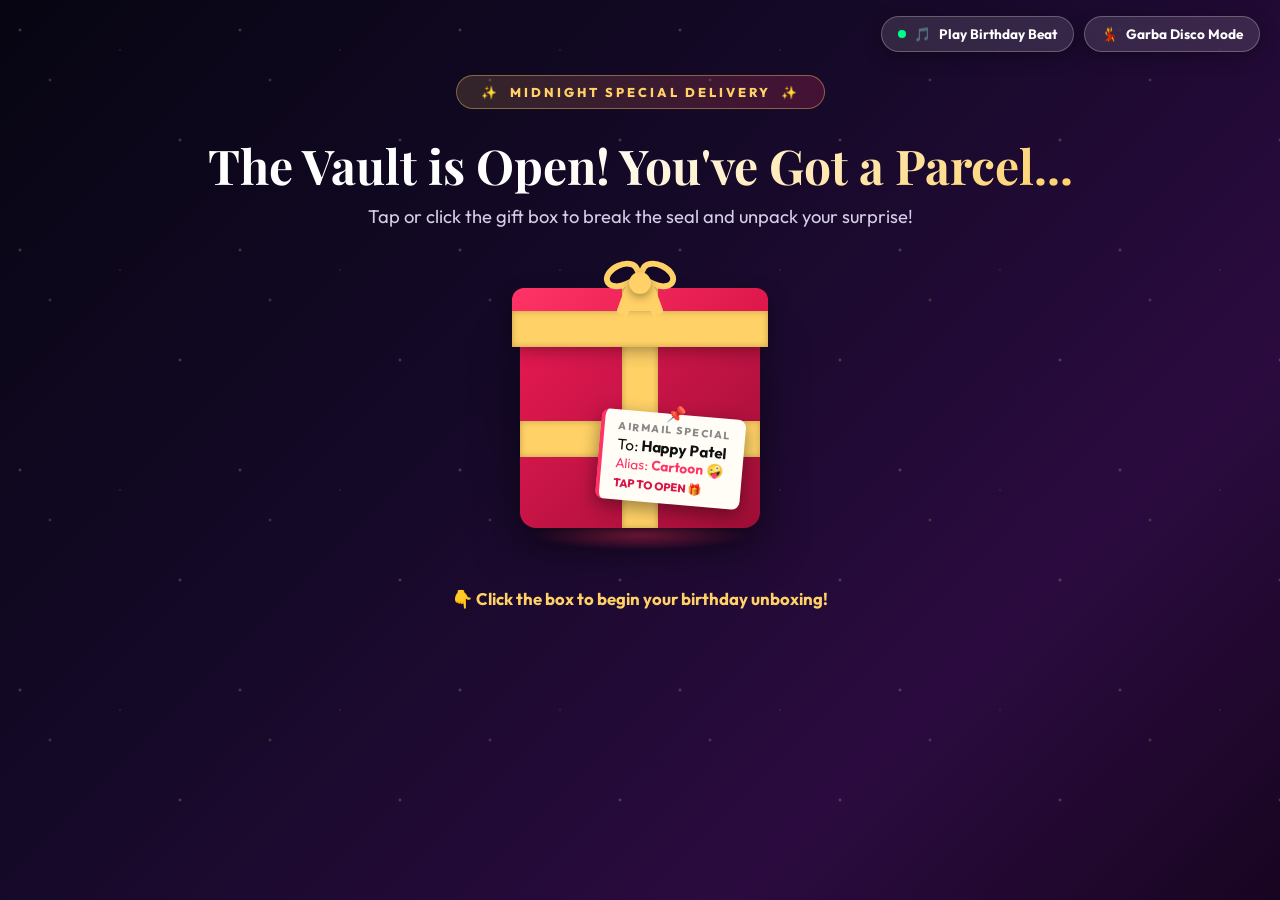
==== commit 94d82abf: "Add Midnight Nov 22 Time-Lock, Cartoon-O-Meter, Garba Disco Mode, Love Counter" ====
--- a/index.html
+++ b/index.html
@@ -5,7 +5,7 @@
   <meta name="viewport" content="width=device-width, initial-scale=1.0" />
   <title>HAPPYY BIRTHDAY HAPPYY! 🎂✨ (To My Favorite Cartoon)</title>
   
-  <!-- Fonts -->
+  <!-- Premium Fonts -->
   <link rel="preconnect" href="https://fonts.googleapis.com">
   <link rel="preconnect" href="https://fonts.gstatic.com" crossorigin>
   <link href="https://fonts.googleapis.com/css2?family=Cinzel:wght@700;900&family=Outfit:wght@300;400;600;700;800;900&family=Playfair+Display:ital,wght@0,700;0,900;1,700&family=Sacramento&display=swap" rel="stylesheet">
@@ -16,9 +16,10 @@
 </head>
 <body>
 
-  <!-- Background Ambience & Floating Elements -->
+  <!-- Ambient Stars & Canvas Layer -->
+  <div class="stars-bg"></div>
   <div class="ambient-layer" id="ambientLayer"></div>
-  <div class="stars-bg"></div>
+  <div class="garba-sparks-layer" id="garbaSparksLayer"></div>
 
   <!-- Top Floating Controls -->
   <header class="top-bar">
@@ -26,6 +27,10 @@
       <span class="pulse-dot"></span>
       <span class="icon">🎵</span>
       <span class="label">Play Birthday Beat</span>
+    </div>
+    <div class="audio-pill hidden" id="garbaModeBtn" role="button" tabindex="0">
+      <span class="icon">💃</span>
+      <span class="label">Garba Disco Mode</span>
     </div>
     <div class="audio-pill hidden" id="resetBtn" role="button" tabindex="0">
       <span class="icon">🔄</span>
@@ -46,17 +51,81 @@
   <main class="viewport-wrap">
 
     <!-- ==============================================
+         STAGE 0: THE TIME-LOCK VAULT (UNTIL NOV 22, 2026, 00:00:00)
+    =============================================== -->
+    <section class="vault-stage" id="vaultStage">
+      <div class="vault-container">
+        
+        <div class="lock-shield" id="lockShield" role="button" tabindex="0" title="Click to test lock!">
+          <div class="lock-shackle" id="lockShackle"></div>
+          <div class="lock-body">
+            <span class="lock-keyhole">🔒</span>
+          </div>
+          <div class="lock-glow"></div>
+        </div>
+
+        <div class="vault-tag">TOP SECRET • TIME-LOCKED DELIVERY</div>
+        <h1 class="vault-title">Strictly Locked Until Midnight!</h1>
+        <p class="vault-recipient">Special Birthday Parcel for: <strong>Happy Patel (Cartoon 🤪)</strong></p>
+
+        <!-- LIVE COUNTDOWN DISPLAY -->
+        <div class="countdown-grid" id="countdownGrid">
+          <div class="time-card">
+            <span class="time-digit" id="cdHours">00</span>
+            <span class="time-label">HOURS</span>
+          </div>
+          <div class="time-colon">:</div>
+          <div class="time-card">
+            <span class="time-digit" id="cdMinutes">00</span>
+            <span class="time-label">MINUTES</span>
+          </div>
+          <div class="time-colon">:</div>
+          <div class="time-card">
+            <span class="time-digit" id="cdSeconds">00</span>
+            <span class="time-label">SECONDS</span>
+          </div>
+        </div>
+
+        <p class="vault-note">
+          ⏳ The system will automatically unlock at exactly <strong>12:00:00 AM on November 22, 2026</strong>!
+        </p>
+
+        <div class="vault-actions">
+          <button class="vault-try-btn" id="tryUnlockBtn">🔓 Try To Open Early</button>
+          <div class="lock-alert hidden" id="lockAlert">
+            🚨 <strong>Access Denied!</strong> Nice try, Cartoon! No peeking before midnight! 🤪
+          </div>
+        </div>
+
+        <div class="manifesto-card">
+          <div class="manifesto-header">📦 PARCEL MANIFESTO</div>
+          <ul>
+            <li>✨ <strong>Contents:</strong> 1x Garba Queen, 1000 Hours of Bak-Bak, 100% Unfiltered Drama</li>
+            <li>🧲 <strong>Status:</strong> Opposites Attracting in Transit...</li>
+            <li>🔒 <strong>Security Clearance:</strong> Required Date: November 22, 2026</li>
+          </ul>
+        </div>
+
+        <!-- Secret preview bypass button for testing -->
+        <button class="preview-bypass-btn" id="previewBypassBtn" title="Test unlocked website now">
+          🛠️ Preview Mode (Unlock Now)
+        </button>
+
+      </div>
+    </section>
+
+    <!-- ==============================================
          STAGE 1: THE UNBOXING MYSTERY PARCEL
     =============================================== -->
-    <section class="box-stage" id="boxStage">
+    <section class="box-stage hidden" id="boxStage">
       <div class="cosmic-badge">
         <span class="sparkle">✨</span>
-        <span>PRIORITY SPECIAL DELIVERY</span>
+        <span>MIDNIGHT SPECIAL DELIVERY</span>
         <span class="sparkle">✨</span>
       </div>
 
-      <h2 class="sub-headline">A Special Parcel Just Arrived...</h2>
-      <p class="unbox-prompt">Tap or click the gift box to break the seal!</p>
+      <h2 class="sub-headline">The Vault is Open! You've Got a Parcel...</h2>
+      <p class="unbox-prompt">Tap or click the gift box to break the seal and unpack your surprise!</p>
 
       <div class="gift-box-wrapper" id="giftBoxContainer" role="button" tabindex="0" aria-label="Open gift box">
         <div class="gift-box" id="giftBox">
@@ -93,7 +162,7 @@
       </div>
 
       <div class="hint-arrow">
-        <span>👇 Click the box to begin your surprise!</span>
+        <span>👇 Click the box to begin your birthday unboxing!</span>
       </div>
     </section>
 
@@ -104,7 +173,7 @@
       
       <!-- GIGANTIC CINEMATIC HEADLINE -->
       <div class="hero-block">
-        <div class="hero-tag">THE MOST SPECIAL DAY OF THE YEAR</div>
+        <div class="hero-tag">IT IS OFFICIALLY NOVEMBER 22, 2026 🎉</div>
         <h1 class="mega-title">
           <span>HAPPYY</span>
           <span class="highlight">BIRTHDAY</span>
@@ -148,7 +217,53 @@
         </div>
       </div>
 
-      <!-- FEATURE 2: THE INTERACTIVE CAKE -->
+      <!-- FEATURE 2: THE CARTOON-O-METER (PERSONALITY SCANNER) -->
+      <div class="glass-card meter-card">
+        <div class="card-kicker">✦ CERTIFIED AI DIAGNOSTIC ✦</div>
+        <h2 class="card-heading">The Official Cartoon-O-Meter 🎛️🔍</h2>
+        <p class="card-sub">Real-time biological analysis of Happy Patel's personality traits:</p>
+
+        <div class="meter-grid">
+          <div class="meter-item">
+            <div class="meter-label-row">
+              <span>🎭 Drama & Expressions</span>
+              <span class="meter-value">99.8%</span>
+            </div>
+            <div class="progress-bar"><div class="fill fill-drama" style="width: 99.8%"></div></div>
+          </div>
+
+          <div class="meter-item">
+            <div class="meter-label-row">
+              <span>💃 Garba Energy (Dhol Detection)</span>
+              <span class="meter-value">1000%</span>
+            </div>
+            <div class="progress-bar"><div class="fill fill-garba" style="width: 100%"></div></div>
+          </div>
+
+          <div class="meter-item">
+            <div class="meter-label-row">
+              <span>🗣️ Non-Stop Bak-Bak Capacity</span>
+              <span class="meter-value">Infinite</span>
+            </div>
+            <div class="progress-bar"><div class="fill fill-bakbak" style="width: 100%"></div></div>
+          </div>
+
+          <div class="meter-item">
+            <div class="meter-label-row">
+              <span>❤️ Pure Golden Heart & Understanding</span>
+              <span class="meter-value">100.0%</span>
+            </div>
+            <div class="progress-bar"><div class="fill fill-heart" style="width: 100%"></div></div>
+          </div>
+        </div>
+
+        <div class="meter-verdict">
+          <span class="verdict-badge">FINAL VERDICT:</span>
+          <p><strong>100% Certified Cartoon.</strong> Irreplaceable, hilarious, and genuinely one-of-a-kind!</p>
+        </div>
+      </div>
+
+      <!-- FEATURE 3: THE INTERACTIVE CAKE -->
       <div class="glass-card cake-card">
         <div class="card-kicker">✦ SURPRISE #1: TRADITION ✦</div>
         <h2 class="card-heading">Blow Your Birthday Candles 🎂</h2>
@@ -171,15 +286,9 @@
           </div>
 
           <div class="cake-structure">
-            <div class="cake-tier tier-1">
-              <div class="cream-drips"></div>
-            </div>
-            <div class="cake-tier tier-2">
-              <div class="sprinkle-dots"></div>
-            </div>
-            <div class="cake-tier tier-3">
-              <div class="gold-rim"></div>
-            </div>
+            <div class="cake-tier tier-1"><div class="cream-drips"></div></div>
+            <div class="cake-tier tier-2"><div class="sprinkle-dots"></div></div>
+            <div class="cake-tier tier-3"><div class="gold-rim"></div></div>
             <div class="cake-plate"></div>
           </div>
         </div>
@@ -187,7 +296,7 @@
         <button class="primary-btn" id="blowBtn">💨 Blow Out The Candles!</button>
       </div>
 
-      <!-- FEATURE 3: GARBA QUEEN VIDEO SPOTLIGHT -->
+      <!-- FEATURE 4: GARBA QUEEN VIDEO SPOTLIGHT -->
       <div class="glass-card video-card garba-spotlight">
         <div class="card-kicker">✦ SURPRISE #2: THE ROYAL DANCE FLOOR ✦</div>
         <div class="garba-title-row">
@@ -211,11 +320,11 @@
           </video>
         </div>
         <div class="video-caption">
-          <span>✨ Navratri superstar mode: Activated! ✨</span>
-        </div>
-      </div>
-
-      <!-- FEATURE 4: OUR BAK BAK SESSIONS (MUTED FOR SAFETY!) -->
+          <span>✨ Navratri superstar mode: Activated! (Toggle Garba Disco Mode above!) ✨</span>
+        </div>
+      </div>
+
+      <!-- FEATURE 5: OUR BAK BAK SESSIONS (MUTED FOR SAFETY!) -->
       <div class="glass-card video-card bakbak-spotlight">
         <div class="card-kicker">✦ SURPRISE #3: TOP SECRET ARCHIVES ✦</div>
         <div class="bakbak-header">
@@ -247,72 +356,69 @@
         </div>
       </div>
 
-      <!-- FEATURE 5: MEMORY PHOTO GALLERY (PHOTOS 1 to 6) -->
+      <!-- FEATURE 6: CARTOON COMPLIMENT & ROAST GENERATOR -->
+      <div class="glass-card roast-card">
+        <div class="card-kicker">✦ SURPRISE #4: DAILY CARTOON DOSE ✦</div>
+        <h2 class="card-heading">Cartoon Vibe Generator 🎲✨</h2>
+        <p class="card-sub">Tap the button below to draw random inside thoughts & certified facts about Happy:</p>
+        
+        <div class="roast-box" id="roastDisplay">
+          "Scientifically proven to have the most expressive face and loudest laugh in any room! 😂✨"
+        </div>
+
+        <button class="primary-btn secondary-btn" id="nextRoastBtn">
+          🎲 Tap For Another Fact!
+        </button>
+      </div>
+
+      <!-- FEATURE 7: MEMORY PHOTO GALLERY (PHOTOS 1 to 6) -->
       <div class="glass-card gallery-card">
-        <div class="card-kicker">✦ SURPRISE #4: THE CARTOON CHRONICLES ✦</div>
+        <div class="card-kicker">✦ SURPRISE #5: THE CARTOON CHRONICLES ✦</div>
         <h2 class="card-heading">Moments With The Birthday Star 📸</h2>
         <p class="card-sub">Click any photo to see it in full view!</p>
 
         <div class="photo-grid">
-          <!-- Photo 1 -->
           <div class="polaroid-frame" data-src="assets/1.jpeg" data-caption="The radiant smile that brightens any room! ✨">
             <div class="washi-tape tape-1"></div>
-            <div class="photo-crop">
-              <img src="assets/1.jpeg" alt="Happy Patel" loading="lazy" />
-            </div>
+            <div class="photo-crop"><img src="assets/1.jpeg" alt="Happy Patel" loading="lazy" /></div>
             <div class="polaroid-text">The Radiant Smile ✨</div>
           </div>
 
-          <!-- Photo 2 -->
           <div class="polaroid-frame" data-src="assets/2.jpeg" data-caption="Grace, beauty & elegance at its finest 🌸">
             <div class="washi-tape tape-2"></div>
-            <div class="photo-crop">
-              <img src="assets/2.jpeg" alt="Happy Patel" loading="lazy" />
-            </div>
+            <div class="photo-crop"><img src="assets/2.jpeg" alt="Happy Patel" loading="lazy" /></div>
             <div class="polaroid-text">Simply Stunning 🌸</div>
           </div>
 
-          <!-- Photo 3 -->
           <div class="polaroid-frame" data-src="assets/3.jpeg" data-caption="Unfiltered Cartoon energy on full display! 🤪">
             <div class="washi-tape tape-3"></div>
-            <div class="photo-crop">
-              <img src="assets/3.jpeg" alt="Happy Patel" loading="lazy" />
-            </div>
+            <div class="photo-crop"><img src="assets/3.jpeg" alt="Happy Patel" loading="lazy" /></div>
             <div class="polaroid-text">Peak Cartoon Vibe 🤪</div>
           </div>
 
-          <!-- Photo 4 -->
           <div class="polaroid-frame" data-src="assets/4.jpeg" data-caption="Unmatched poise & style 💫">
             <div class="washi-tape tape-4"></div>
-            <div class="photo-crop">
-              <img src="assets/4.jpeg" alt="Happy Patel" loading="lazy" />
-            </div>
+            <div class="photo-crop"><img src="assets/4.jpeg" alt="Happy Patel" loading="lazy" /></div>
             <div class="polaroid-text">Class & Poise 💫</div>
           </div>
 
-          <!-- Photo 5 -->
           <div class="polaroid-frame" data-src="assets/5.jpeg" data-caption="Candid perfection & pure happiness ❤️">
             <div class="washi-tape tape-5"></div>
-            <div class="photo-crop">
-              <img src="assets/5.jpeg" alt="Happy Patel" loading="lazy" />
-            </div>
+            <div class="photo-crop"><img src="assets/5.jpeg" alt="Happy Patel" loading="lazy" /></div>
             <div class="polaroid-text">Candid Happiness ❤️</div>
           </div>
 
-          <!-- Photo 6 -->
           <div class="polaroid-frame" data-src="assets/6.jpeg" data-caption="Here's to the queen of the day, Happy Patel! 🥂">
             <div class="washi-tape tape-6"></div>
-            <div class="photo-crop">
-              <img src="assets/6.jpeg" alt="Happy Patel" loading="lazy" />
-            </div>
+            <div class="photo-crop"><img src="assets/6.jpeg" alt="Happy Patel" loading="lazy" /></div>
             <div class="polaroid-text">Birthday Royalty 👑</div>
           </div>
         </div>
       </div>
 
-      <!-- FEATURE 6: WAX SEALED HEARTFELT LETTER -->
+      <!-- FEATURE 8: WAX SEALED HEARTFELT LETTER -->
       <div class="glass-card letter-section">
-        <div class="card-kicker">✦ SURPRISE #5: FROM THE SOUL ✦</div>
+        <div class="card-kicker">✦ SURPRISE #6: FROM THE SOUL ✦</div>
         <h2 class="card-heading">A Letter For You 💌</h2>
         <p class="card-sub">Click the wax seal to open your private letter.</p>
 
@@ -357,14 +463,13 @@
         <p class="envelope-tip" id="envelopeTip">✉️ Tap the envelope to unseal and read</p>
       </div>
 
-      <!-- FEATURE 7: DIGITAL SCRATCH CARD -->
+      <!-- FEATURE 9: DIGITAL SCRATCH CARD -->
       <div class="glass-card scratch-section">
-        <div class="card-kicker">✦ SURPRISE #6: SPECIAL COUPON ✦</div>
+        <div class="card-kicker">✦ SURPRISE #7: SPECIAL COUPON ✦</div>
         <h2 class="card-heading">Scratch & Win Coupon 🎫</h2>
         <p class="card-sub">Use your mouse or finger to scratch off the silver foil and reveal your reward!</p>
 
         <div class="scratch-wrap">
-          <!-- The Hidden Reward -->
           <div class="scratch-secret">
             <div class="secret-icon">🎁✨</div>
             <div class="secret-title">OFFICIAL WINNER</div>
@@ -376,10 +481,18 @@
             </div>
           </div>
 
-          <!-- Silver Scratch Foil -->
           <canvas id="scratchCanvas" width="340" height="200"></canvas>
         </div>
         <div class="scratch-status" id="scratchStatus">Scratch above to reveal: 0% uncovered</div>
+      </div>
+
+      <!-- FEATURE 10: TAP-TO-SEND-LOVE FLOATING HEARTS COUNTER -->
+      <div class="love-counter-bar">
+        <button class="love-tap-btn" id="loveTapBtn">
+          <span class="heart-icon">💖</span>
+          <span class="love-text">Send Birthday Love!</span>
+          <span class="love-badge" id="loveBadge">0</span>
+        </button>
       </div>
 
       <!-- FINAL CELEBRATION FOOTER -->
--- a/style.css
+++ b/style.css
@@ -1,8 +1,8 @@
 /* ====================================================
-   CORE & RESET
+   CORE THEME & STYLES
 ==================================================== */
 :root {
-  --bg-deep: #0a0818;
+  --bg-deep: #070512;
   --bg-cosmic: linear-gradient(135deg, #070512 0%, #150928 40%, #2b0b3f 75%, #180521 100%);
   --gold: #ffd166;
   --gold-glow: rgba(255, 209, 102, 0.4);
@@ -36,9 +36,20 @@
   display: flex;
   flex-direction: column;
   align-items: center;
-}
-
-/* Ambient stardust & particles */
+  transition: background 0.6s ease;
+}
+
+/* Garba Disco Mode Active */
+body.garba-disco-active {
+  background: linear-gradient(135deg, #2b0b3f 0%, #d63031 35%, #e17055 70%, #6c5ce7 100%);
+  animation: discoBg 5s ease infinite alternate;
+}
+
+@keyframes discoBg {
+  0% { filter: hue-rotate(0deg); }
+  100% { filter: hue-rotate(45deg); }
+}
+
 .stars-bg {
   position: fixed;
   top: 0;
@@ -46,17 +57,17 @@
   width: 100%;
   height: 100%;
   background: radial-gradient(2px 2px at 20px 30px, #ffffff, rgba(0,0,0,0)),
-              radial-gradient(2px 2px at 40px 70px, #ffd166, rgba(0,0,0,0)),
-              radial-gradient(1.5px 1.5px at 90px 40px, #ff3366, rgba(0,0,0,0)),
-              radial-gradient(2px 2px at 160px 120px, #ffffff, rgba(0,0,0,0));
+              radial-gradient(2px 2px at 50px 80px, #ffd166, rgba(0,0,0,0)),
+              radial-gradient(1.5px 1.5px at 120px 50px, #ff3366, rgba(0,0,0,0)),
+              radial-gradient(2px 2px at 180px 140px, #ffffff, rgba(0,0,0,0));
   background-repeat: repeat;
-  background-size: 200px 200px;
-  opacity: 0.25;
+  background-size: 220px 220px;
+  opacity: 0.3;
   pointer-events: none;
   z-index: 0;
 }
 
-.ambient-layer {
+.ambient-layer, .garba-sparks-layer {
   position: fixed;
   top: 0;
   left: 0;
@@ -100,31 +111,33 @@
   100% { transform: translateY(-20vh) rotate(18deg); }
 }
 
-/* Top bar navigation */
+/* Top bar controls */
 .top-bar {
   position: fixed;
   top: 16px;
   right: 20px;
   display: flex;
-  gap: 12px;
+  gap: 10px;
   z-index: 99;
+  flex-wrap: wrap;
+  justify-content: flex-end;
 }
 
 .audio-pill {
   background: rgba(255, 255, 255, 0.12);
   backdrop-filter: blur(14px);
   border: 1px solid rgba(255, 255, 255, 0.25);
-  padding: 8px 18px;
+  padding: 8px 16px;
   border-radius: 999px;
   cursor: pointer;
-  font-size: 0.9rem;
+  font-size: 0.85rem;
   font-weight: 700;
   display: inline-flex;
   align-items: center;
   gap: 8px;
   color: #fff;
   transition: all 0.25s ease;
-  box-shadow: 0 4px 20px rgba(0, 0, 0, 0.35);
+  box-shadow: 0 4px 18px rgba(0, 0, 0, 0.35);
 }
 
 .audio-pill:hover {
@@ -156,17 +169,262 @@
   display: none !important;
 }
 
-/* Main Container */
+/* Viewport */
 .viewport-wrap {
   width: 100%;
   max-width: 960px;
-  padding: 40px 20px 80px;
+  padding: 40px 20px 100px;
   position: relative;
   z-index: 10;
   display: flex;
   flex-direction: column;
   align-items: center;
 }
+
+/* ====================================================
+   STAGE 0: THE TIME-LOCK VAULT
+==================================================== */
+.vault-stage {
+  width: 100%;
+  display: flex;
+  justify-content: center;
+  margin-top: 30px;
+  animation: fadeInSlow 1s ease;
+}
+
+.vault-container {
+  width: 100%;
+  max-width: 680px;
+  background: rgba(255, 255, 255, 0.05);
+  backdrop-filter: blur(24px);
+  border: 1px solid rgba(255, 209, 102, 0.3);
+  border-radius: 32px;
+  padding: 42px 28px;
+  box-shadow: 0 20px 60px rgba(0, 0, 0, 0.55), 0 0 40px rgba(255, 209, 102, 0.15);
+  display: flex;
+  flex-direction: column;
+  align-items: center;
+  text-align: center;
+  position: relative;
+}
+
+/* 3D Animated Lock */
+.lock-shield {
+  position: relative;
+  width: 80px;
+  height: 95px;
+  cursor: pointer;
+  margin-bottom: 20px;
+  transition: transform 0.2s ease;
+}
+
+.lock-shield:hover {
+  transform: scale(1.08);
+}
+
+.lock-shackle {
+  position: absolute;
+  top: 0;
+  left: 18px;
+  width: 44px;
+  height: 48px;
+  border: 9px solid #f1c40f;
+  border-bottom: none;
+  border-radius: 24px 24px 0 0;
+  box-shadow: 0 0 15px rgba(241, 196, 15, 0.4);
+  transition: transform 0.5s ease;
+}
+
+.lock-body {
+  position: absolute;
+  bottom: 0;
+  left: 0;
+  width: 80px;
+  height: 58px;
+  background: linear-gradient(135deg, #f39c12 0%, #d35400 100%);
+  border-radius: 12px;
+  box-shadow: 0 10px 25px rgba(0, 0, 0, 0.5);
+  display: flex;
+  align-items: center;
+  justify-content: center;
+}
+
+.lock-keyhole {
+  font-size: 1.6rem;
+}
+
+.lock-shield.shaking {
+  animation: lockRattle 0.4s ease;
+}
+
+@keyframes lockRattle {
+  0%, 100% { transform: translateX(0); }
+  20%, 60% { transform: translateX(-8px) rotate(-5deg); }
+  40%, 80% { transform: translateX(8px) rotate(5deg); }
+}
+
+.vault-tag {
+  background: rgba(255, 75, 114, 0.2);
+  border: 1px solid rgba(255, 75, 114, 0.45);
+  color: #ff6b8b;
+  padding: 6px 18px;
+  border-radius: 999px;
+  font-size: 0.75rem;
+  font-weight: 800;
+  letter-spacing: 2px;
+  margin-bottom: 12px;
+}
+
+.vault-title {
+  font-family: var(--font-heading);
+  font-size: clamp(1.8rem, 4.5vw, 2.6rem);
+  background: linear-gradient(135deg, #fff 40%, var(--gold) 100%);
+  -webkit-background-clip: text;
+  -webkit-text-fill-color: transparent;
+  margin-bottom: 8px;
+}
+
+.vault-recipient {
+  color: var(--text-sub);
+  font-size: 1.1rem;
+  margin-bottom: 28px;
+}
+
+/* Digital Countdown */
+.countdown-grid {
+  display: flex;
+  align-items: center;
+  justify-content: center;
+  gap: 12px;
+  margin-bottom: 22px;
+}
+
+.time-card {
+  background: rgba(0, 0, 0, 0.5);
+  border: 1px solid rgba(255, 209, 102, 0.4);
+  border-radius: 16px;
+  padding: 14px 18px;
+  min-width: 85px;
+  display: flex;
+  flex-direction: column;
+  align-items: center;
+  box-shadow: 0 8px 25px rgba(0, 0, 0, 0.4);
+}
+
+.time-digit {
+  font-family: var(--font-display);
+  font-size: clamp(2rem, 5vw, 3rem);
+  font-weight: 900;
+  color: var(--gold);
+  line-height: 1;
+  text-shadow: 0 0 15px rgba(255, 209, 102, 0.5);
+}
+
+.time-label {
+  font-size: 0.65rem;
+  letter-spacing: 1.5px;
+  font-weight: 800;
+  color: #a4b0be;
+  margin-top: 6px;
+}
+
+.time-colon {
+  font-size: 2.2rem;
+  font-weight: 900;
+  color: var(--gold);
+  margin-top: -15px;
+  animation: blinkColon 1s infinite;
+}
+
+@keyframes blinkColon {
+  0%, 100% { opacity: 1; }
+  50% { opacity: 0.3; }
+}
+
+.vault-note {
+  font-size: 0.95rem;
+  color: var(--text-sub);
+  margin-bottom: 20px;
+}
+
+.vault-try-btn {
+  background: rgba(255, 255, 255, 0.1);
+  border: 1px solid rgba(255, 255, 255, 0.3);
+  color: #fff;
+  padding: 10px 24px;
+  border-radius: 999px;
+  cursor: pointer;
+  font-family: inherit;
+  font-size: 0.95rem;
+  font-weight: 700;
+  transition: all 0.2s ease;
+}
+
+.vault-try-btn:hover {
+  background: rgba(255, 255, 255, 0.2);
+  transform: translateY(-2px);
+}
+
+.lock-alert {
+  margin-top: 14px;
+  background: rgba(255, 75, 114, 0.25);
+  border: 1px solid #ff4757;
+  color: #fff;
+  padding: 10px 20px;
+  border-radius: 10px;
+  font-size: 0.9rem;
+  animation: fadeInSlow 0.3s ease;
+}
+
+.manifesto-card {
+  width: 100%;
+  margin-top: 26px;
+  background: rgba(0, 0, 0, 0.3);
+  border-radius: 16px;
+  padding: 18px 22px;
+  text-align: left;
+  border-left: 4px solid var(--gold);
+}
+
+.manifesto-header {
+  font-size: 0.75rem;
+  font-weight: 800;
+  letter-spacing: 1.5px;
+  color: var(--gold);
+  margin-bottom: 10px;
+}
+
+.manifesto-card ul {
+  list-style: none;
+  font-size: 0.85rem;
+  color: var(--text-sub);
+  display: flex;
+  flex-direction: column;
+  gap: 6px;
+}
+
+.manifesto-card strong {
+  color: #fff;
+}
+
+.preview-bypass-btn {
+  margin-top: 24px;
+  background: transparent;
+  border: 1px dashed rgba(255, 255, 255, 0.35);
+  color: rgba(255, 255, 255, 0.6);
+  padding: 6px 16px;
+  border-radius: 20px;
+  font-size: 0.75rem;
+  cursor: pointer;
+  transition: all 0.2s ease;
+}
+
+.preview-bypass-btn:hover {
+  color: #fff;
+  border-color: #fff;
+  background: rgba(255, 255, 255, 0.1);
+}
+
 
 /* ====================================================
    STAGE 1: THE UNBOXING GIFT PARCEL
@@ -176,7 +434,7 @@
   flex-direction: column;
   align-items: center;
   text-align: center;
-  margin-top: 45px;
+  margin-top: 35px;
   width: 100%;
 }
 
@@ -210,7 +468,6 @@
   margin-bottom: 45px;
 }
 
-/* 3D Gift Box */
 .gift-box-wrapper {
   position: relative;
   width: 240px;
@@ -238,7 +495,6 @@
   transform: translateY(-8px) scale(1.04);
 }
 
-/* Ribbon Bow */
 .box-bow {
   position: absolute;
   top: -26px;
@@ -287,7 +543,6 @@
 .tail-left { left: 26px; transform: rotate(20deg); }
 .tail-right { right: 26px; transform: rotate(-20deg); }
 
-/* Box Lid */
 .box-lid {
   position: absolute;
   top: 0;
@@ -322,7 +577,6 @@
   box-shadow: inset 0 0 6px rgba(0,0,0,0.25);
 }
 
-/* Box Body */
 .box-body {
   position: absolute;
   bottom: 0;
@@ -336,7 +590,6 @@
   z-index: 5;
 }
 
-/* Delivery Tag on Box */
 .parcel-tag {
   position: absolute;
   bottom: 24px;
@@ -409,7 +662,6 @@
   50% { opacity: 1; transform: translateY(-6px); }
 }
 
-/* Unboxing Action */
 .gift-box-wrapper.unwrapping .box-bow {
   transform: translateY(-90px) rotate(-35deg) scale(0.5);
   opacity: 0;
@@ -439,7 +691,7 @@
   display: flex;
   flex-direction: column;
   align-items: center;
-  gap: 40px;
+  gap: 42px;
   animation: stageReveal 1s ease-out;
 }
 
@@ -448,7 +700,6 @@
   to { opacity: 1; transform: translateY(0); }
 }
 
-/* GIGANTIC CINEMATIC TITLE */
 .hero-block {
   text-align: center;
   margin-top: 10px;
@@ -500,7 +751,6 @@
   line-height: 1.5;
 }
 
-/* Glassmorphism Cards */
 .glass-card {
   width: 100%;
   background: var(--glass-bg);
@@ -546,7 +796,7 @@
 }
 
 /* ====================================================
-   FEATURE 1: THE PHYSICS OF US / BOND CARD
+   FEATURE 1: BOND CARD (OPPOSITES ATTRACT)
 ==================================================== */
 .bond-card {
   background: linear-gradient(135deg, rgba(121, 40, 202, 0.18) 0%, rgba(255, 51, 102, 0.15) 100%);
@@ -570,16 +820,10 @@
   align-items: center;
   justify-content: center;
   box-shadow: 0 8px 25px rgba(0, 0, 0, 0.4);
-  position: relative;
-}
-
-.pole-neg {
-  background: linear-gradient(135deg, #0984e3, #6c5ce7);
-}
-
-.pole-pos {
-  background: linear-gradient(135deg, #e84393, #d63031);
-}
+}
+
+.pole-neg { background: linear-gradient(135deg, #0984e3, #6c5ce7); }
+.pole-pos { background: linear-gradient(135deg, #e84393, #d63031); }
 
 .pole-sign {
   font-size: 2.5rem;
@@ -634,7 +878,72 @@
 
 
 /* ====================================================
-   FEATURE 2: THE INTERACTIVE CAKE
+   FEATURE 2: CARTOON-O-METER
+==================================================== */
+.meter-grid {
+  width: 100%;
+  max-width: 650px;
+  display: flex;
+  flex-direction: column;
+  gap: 18px;
+  margin-bottom: 24px;
+}
+
+.meter-item {
+  background: rgba(0, 0, 0, 0.25);
+  border-radius: 12px;
+  padding: 12px 18px;
+  text-align: left;
+}
+
+.meter-label-row {
+  display: flex;
+  justify-content: space-between;
+  font-size: 0.95rem;
+  font-weight: 700;
+  margin-bottom: 8px;
+}
+
+.meter-value {
+  color: var(--gold);
+}
+
+.progress-bar {
+  width: 100%;
+  height: 10px;
+  background: rgba(255, 255, 255, 0.1);
+  border-radius: 999px;
+  overflow: hidden;
+}
+
+.fill {
+  height: 100%;
+  border-radius: 999px;
+  transition: width 1.5s cubic-bezier(0.1, 0.9, 0.2, 1);
+}
+
+.fill-drama { background: linear-gradient(90deg, #ff9a9e, #fecfef); }
+.fill-garba { background: linear-gradient(90deg, #f6d365, #fda085); }
+.fill-bakbak { background: linear-gradient(90deg, #a18cd1, #fbc2eb); }
+.fill-heart { background: linear-gradient(90deg, #ff0844, #ffb199); }
+
+.meter-verdict {
+  background: rgba(255, 209, 102, 0.15);
+  border: 1px solid rgba(255, 209, 102, 0.4);
+  padding: 14px 22px;
+  border-radius: 14px;
+}
+
+.verdict-badge {
+  color: var(--gold);
+  font-size: 0.8rem;
+  font-weight: 800;
+  letter-spacing: 2px;
+}
+
+
+/* ====================================================
+   FEATURE 3: CAKE
 ==================================================== */
 .cake-area {
   display: flex;
@@ -646,9 +955,7 @@
   transition: transform 0.2s ease;
 }
 
-.cake-area:hover {
-  transform: scale(1.05);
-}
+.cake-area:hover { transform: scale(1.05); }
 
 .candles-grid {
   display: flex;
@@ -796,12 +1103,8 @@
 
 
 /* ====================================================
-   FEATURE 3 & 4: VIDEOS (GARBA QUEEN & BAK-BAK)
+   FEATURE 4 & 5: VIDEOS (GARBA QUEEN & BAK-BAK)
 ==================================================== */
-.video-card {
-  text-align: center;
-}
-
 .garba-spotlight {
   border-color: rgba(255, 209, 102, 0.4);
   background: linear-gradient(135deg, rgba(255, 209, 102, 0.08) 0%, rgba(121, 40, 202, 0.15) 100%);
@@ -897,7 +1200,40 @@
 
 
 /* ====================================================
-   FEATURE 5: POLAROID PHOTO GALLERY (1 to 6)
+   FEATURE 6: ROAST / COMPLIMENT GENERATOR
+==================================================== */
+.roast-card {
+  background: linear-gradient(135deg, rgba(255, 107, 139, 0.12), rgba(108, 92, 231, 0.15));
+}
+
+.roast-box {
+  background: rgba(0, 0, 0, 0.35);
+  border: 1px solid rgba(255, 255, 255, 0.2);
+  border-radius: 18px;
+  padding: 24px 28px;
+  font-family: var(--font-heading);
+  font-size: 1.3rem;
+  font-style: italic;
+  color: #fff;
+  max-width: 620px;
+  margin-bottom: 22px;
+  line-height: 1.6;
+  min-height: 90px;
+  display: flex;
+  align-items: center;
+  justify-content: center;
+  box-shadow: 0 10px 25px rgba(0, 0, 0, 0.3);
+  transition: transform 0.2s ease;
+}
+
+.secondary-btn {
+  background: linear-gradient(135deg, #a18cd1 0%, #fbc2eb 100%);
+  color: #2c1a4d;
+}
+
+
+/* ====================================================
+   FEATURE 7: POLAROID GALLERY
 ==================================================== */
 .photo-grid {
   display: grid;
@@ -935,7 +1271,6 @@
   transform: translateX(-50%);
   width: 80px;
   height: 22px;
-  background: rgba(255, 255, 255, 0.75);
   box-shadow: 0 2px 6px rgba(0,0,0,0.15);
   z-index: 5;
 }
@@ -962,9 +1297,7 @@
   transition: transform 0.4s ease;
 }
 
-.polaroid-frame:hover .photo-crop img {
-  transform: scale(1.06);
-}
+.polaroid-frame:hover .photo-crop img { transform: scale(1.06); }
 
 .polaroid-text {
   font-family: var(--font-script);
@@ -974,7 +1307,7 @@
   text-align: center;
 }
 
-/* Modal for full-view zooming */
+/* Modal */
 .photo-modal {
   position: fixed;
   top: 0;
@@ -990,10 +1323,7 @@
   transition: opacity 0.3s ease;
 }
 
-.photo-modal.active {
-  opacity: 1;
-  pointer-events: auto;
-}
+.photo-modal.active { opacity: 1; pointer-events: auto; }
 
 .modal-backdrop {
   position: absolute;
@@ -1050,7 +1380,7 @@
 
 
 /* ====================================================
-   FEATURE 6: WAX SEALED ENVELOPE
+   FEATURE 8: ENVELOPE
 ==================================================== */
 .envelope-outer {
   perspective: 1000px;
@@ -1165,7 +1495,6 @@
   margin-top: 14px;
 }
 
-/* Open envelope state */
 .envelope-box.open .env-flap {
   transform: rotateX(180deg);
   z-index: 1;
@@ -1198,7 +1527,7 @@
 
 
 /* ====================================================
-   FEATURE 7: SCRATCH CARD
+   FEATURE 9: SCRATCH CARD
 ==================================================== */
 .scratch-wrap {
   position: relative;
@@ -1227,9 +1556,7 @@
   text-align: center;
 }
 
-.secret-icon {
-  font-size: 2.2rem;
-}
+.secret-icon { font-size: 2.2rem; }
 
 .secret-title {
   font-size: 0.85rem;
@@ -1268,6 +1595,59 @@
   margin-top: 10px;
 }
 
+
+/* ====================================================
+   FEATURE 10: TAP-TO-SEND-LOVE BAR
+==================================================== */
+.love-counter-bar {
+  margin: 20px 0;
+}
+
+.love-tap-btn {
+  background: linear-gradient(135deg, #ff0844 0%, #ffb199 100%);
+  border: none;
+  color: #fff;
+  padding: 14px 32px;
+  border-radius: 999px;
+  font-family: inherit;
+  font-size: 1.1rem;
+  font-weight: 800;
+  display: inline-flex;
+  align-items: center;
+  gap: 12px;
+  cursor: pointer;
+  box-shadow: 0 8px 30px rgba(255, 8, 68, 0.5);
+  transition: transform 0.15s ease;
+}
+
+.love-tap-btn:hover {
+  transform: translateY(-2px) scale(1.05);
+}
+
+.love-tap-btn:active {
+  transform: scale(0.95);
+}
+
+.love-badge {
+  background: rgba(0, 0, 0, 0.25);
+  padding: 4px 10px;
+  border-radius: 20px;
+  font-size: 0.9rem;
+}
+
+.floating-love-heart {
+  position: fixed;
+  font-size: 1.8rem;
+  pointer-events: none;
+  z-index: 999;
+  animation: floatLove 1.4s ease-out forwards;
+}
+
+@keyframes floatLove {
+  0% { transform: translateY(0) scale(0.8); opacity: 1; }
+  100% { transform: translateY(-160px) scale(1.6); opacity: 0; }
+}
+
 /* Footer */
 .celebration-footer {
   text-align: center;
@@ -1293,12 +1673,14 @@
   font-size: 1.1rem;
 }
 
-/* Mobile Responsiveness */
+@keyframes fadeInSlow {
+  from { opacity: 0; transform: translateY(20px); }
+  to { opacity: 1; transform: translateY(0); }
+}
+
+/* Mobile Tweaks */
 @media (max-width: 600px) {
-  .envelope-box {
-    width: 290px;
-    height: 190px;
-  }
+  .envelope-box { width: 290px; height: 190px; }
   .env-pocket {
     border-left-width: 145px;
     border-right-width: 145px;
@@ -1310,16 +1692,11 @@
     border-right-width: 145px;
     border-top-width: 105px;
   }
-  .letter-sheet {
-    width: 260px;
-  }
+  .letter-sheet { width: 260px; }
   .envelope-box.open .letter-sheet {
     width: 280px;
     height: 340px;
     transform: translate(-50%, -75px);
   }
-  .scratch-wrap {
-    width: 300px;
-    height: 180px;
-  }
-}
+  .scratch-wrap { width: 300px; height: 180px; }
+}
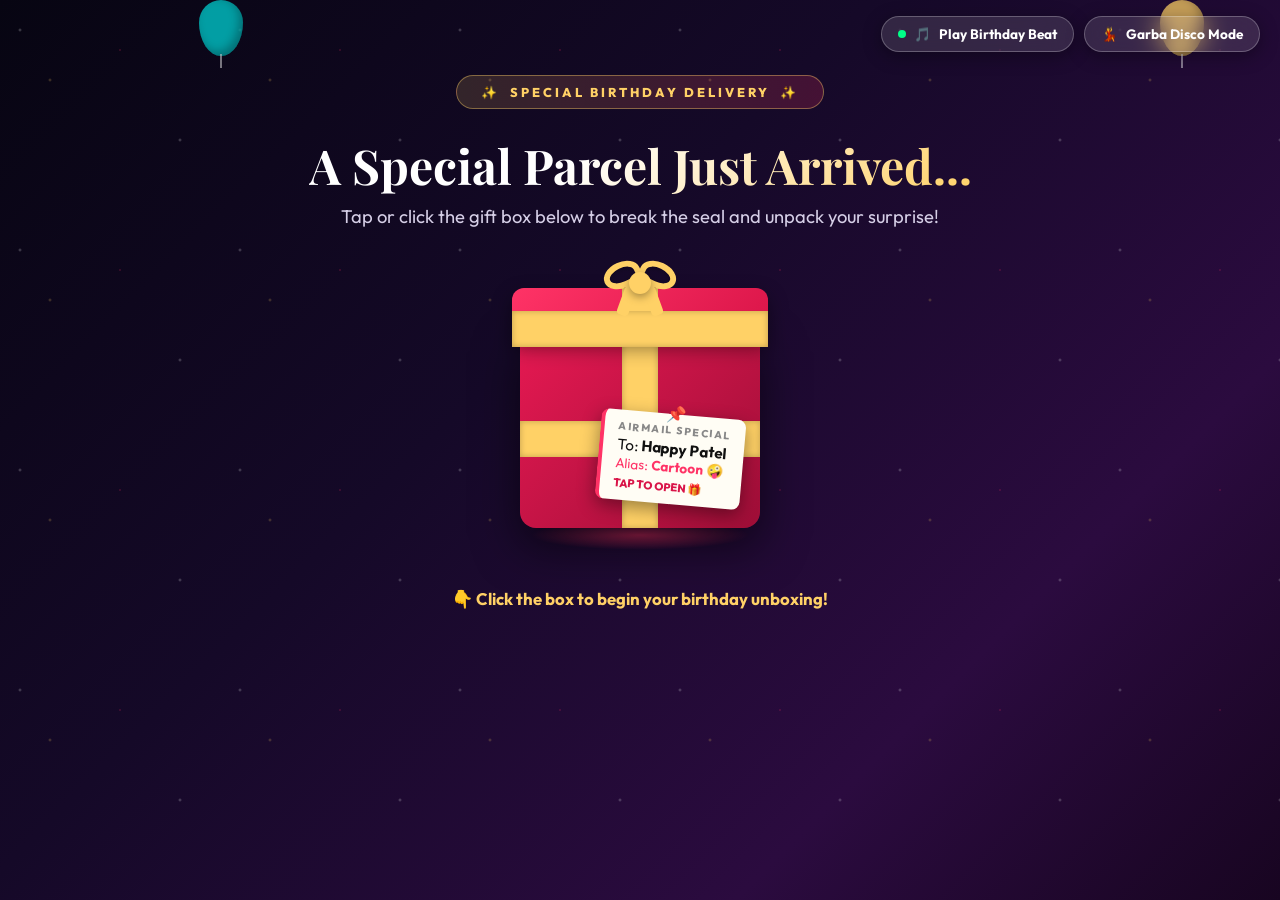
==== commit 89b033e1: "Unlock full experience directly for review" ====
--- a/index.html
+++ b/index.html
@@ -28,13 +28,13 @@
       <span class="icon">🎵</span>
       <span class="label">Play Birthday Beat</span>
     </div>
-    <div class="audio-pill hidden" id="garbaModeBtn" role="button" tabindex="0">
+    <div class="audio-pill" id="garbaModeBtn" role="button" tabindex="0">
       <span class="icon">💃</span>
       <span class="label">Garba Disco Mode</span>
     </div>
     <div class="audio-pill hidden" id="resetBtn" role="button" tabindex="0">
       <span class="icon">🔄</span>
-      <span class="label">Replay Unboxing</span>
+      <span class="label">Pack Up & Replay</span>
     </div>
   </header>
 
@@ -51,81 +51,17 @@
   <main class="viewport-wrap">
 
     <!-- ==============================================
-         STAGE 0: THE TIME-LOCK VAULT (UNTIL NOV 22, 2026, 00:00:00)
+         STAGE 1: THE UNBOXING MYSTERY PARCEL (Active by default!)
     =============================================== -->
-    <section class="vault-stage" id="vaultStage">
-      <div class="vault-container">
-        
-        <div class="lock-shield" id="lockShield" role="button" tabindex="0" title="Click to test lock!">
-          <div class="lock-shackle" id="lockShackle"></div>
-          <div class="lock-body">
-            <span class="lock-keyhole">🔒</span>
-          </div>
-          <div class="lock-glow"></div>
-        </div>
-
-        <div class="vault-tag">TOP SECRET • TIME-LOCKED DELIVERY</div>
-        <h1 class="vault-title">Strictly Locked Until Midnight!</h1>
-        <p class="vault-recipient">Special Birthday Parcel for: <strong>Happy Patel (Cartoon 🤪)</strong></p>
-
-        <!-- LIVE COUNTDOWN DISPLAY -->
-        <div class="countdown-grid" id="countdownGrid">
-          <div class="time-card">
-            <span class="time-digit" id="cdHours">00</span>
-            <span class="time-label">HOURS</span>
-          </div>
-          <div class="time-colon">:</div>
-          <div class="time-card">
-            <span class="time-digit" id="cdMinutes">00</span>
-            <span class="time-label">MINUTES</span>
-          </div>
-          <div class="time-colon">:</div>
-          <div class="time-card">
-            <span class="time-digit" id="cdSeconds">00</span>
-            <span class="time-label">SECONDS</span>
-          </div>
-        </div>
-
-        <p class="vault-note">
-          ⏳ The system will automatically unlock at exactly <strong>12:00:00 AM on November 22, 2026</strong>!
-        </p>
-
-        <div class="vault-actions">
-          <button class="vault-try-btn" id="tryUnlockBtn">🔓 Try To Open Early</button>
-          <div class="lock-alert hidden" id="lockAlert">
-            🚨 <strong>Access Denied!</strong> Nice try, Cartoon! No peeking before midnight! 🤪
-          </div>
-        </div>
-
-        <div class="manifesto-card">
-          <div class="manifesto-header">📦 PARCEL MANIFESTO</div>
-          <ul>
-            <li>✨ <strong>Contents:</strong> 1x Garba Queen, 1000 Hours of Bak-Bak, 100% Unfiltered Drama</li>
-            <li>🧲 <strong>Status:</strong> Opposites Attracting in Transit...</li>
-            <li>🔒 <strong>Security Clearance:</strong> Required Date: November 22, 2026</li>
-          </ul>
-        </div>
-
-        <!-- Secret preview bypass button for testing -->
-        <button class="preview-bypass-btn" id="previewBypassBtn" title="Test unlocked website now">
-          🛠️ Preview Mode (Unlock Now)
-        </button>
-
-      </div>
-    </section>
-
-    <!-- ==============================================
-         STAGE 1: THE UNBOXING MYSTERY PARCEL
-    =============================================== -->
-    <section class="box-stage hidden" id="boxStage">
+    <section class="box-stage" id="boxStage">
       <div class="cosmic-badge">
         <span class="sparkle">✨</span>
-        <span>MIDNIGHT SPECIAL DELIVERY</span>
+        <span>SPECIAL BIRTHDAY DELIVERY</span>
         <span class="sparkle">✨</span>
       </div>
 
-      <h2 class="sub-headline">The Vault is Open! You've Got a Parcel...</h2>
-      <p class="unbox-prompt">Tap or click the gift box to break the seal and unpack your surprise!</p>
+      <h2 class="sub-headline">A Special Parcel Just Arrived...</h2>
+      <p class="unbox-prompt">Tap or click the gift box below to break the seal and unpack your surprise!</p>
 
       <div class="gift-box-wrapper" id="giftBoxContainer" role="button" tabindex="0" aria-label="Open gift box">
         <div class="gift-box" id="giftBox">
@@ -173,7 +109,7 @@
       
       <!-- GIGANTIC CINEMATIC HEADLINE -->
       <div class="hero-block">
-        <div class="hero-tag">IT IS OFFICIALLY NOVEMBER 22, 2026 🎉</div>
+        <div class="hero-tag">CELEBRATING THE ONE & ONLY QUEEN 🎉</div>
         <h1 class="mega-title">
           <span>HAPPYY</span>
           <span class="highlight">BIRTHDAY</span>
@@ -336,7 +272,6 @@
         </p>
 
         <div class="video-container confidential-border">
-          <!-- strictly muted video as explicitly requested! -->
           <video 
             src="assets/our bak bak.mp4" 
             muted 
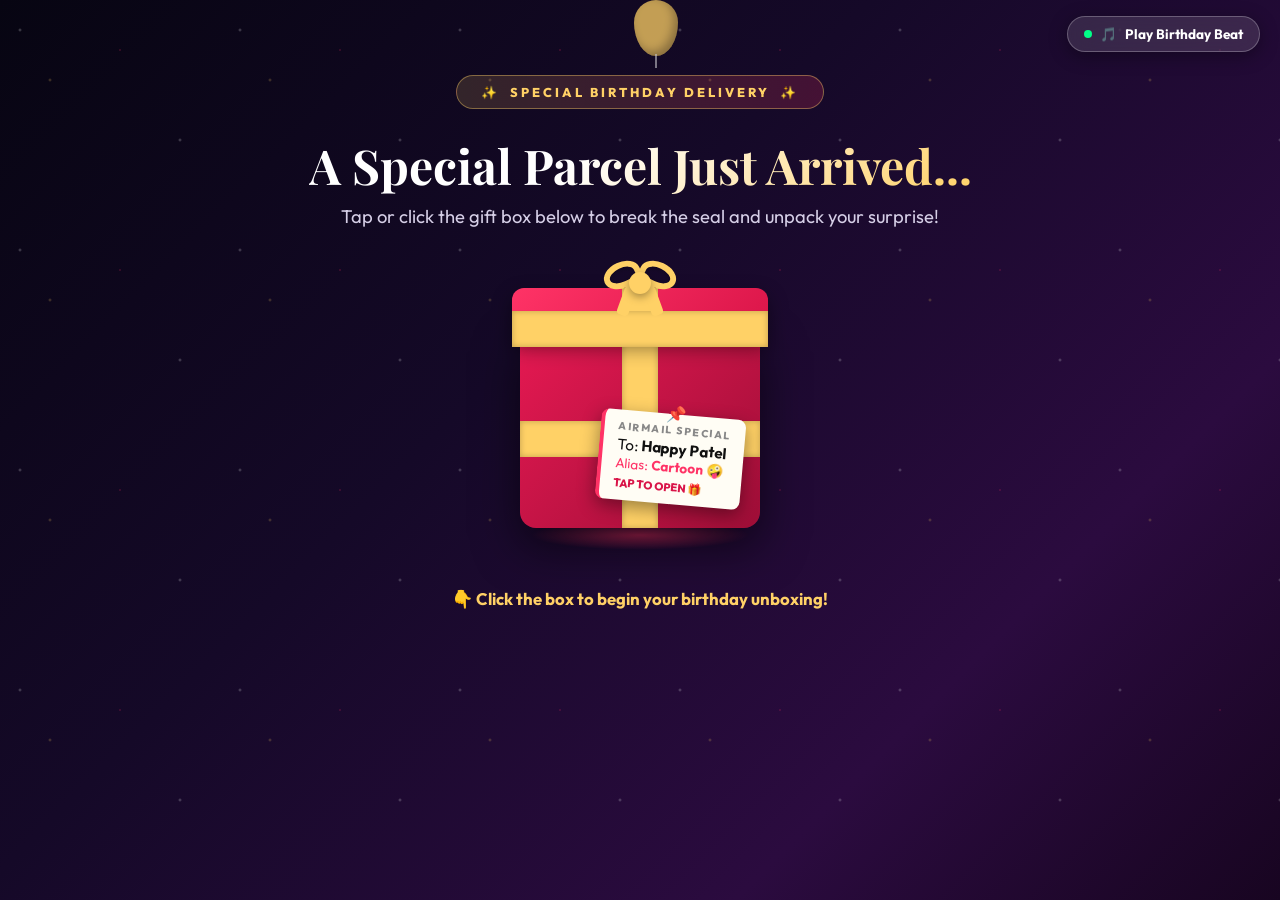
==== commit 15a3a415: "Create 2 separate links: locked countdown window and unlocked celebration window" ====
--- a/index.html
+++ b/index.html
@@ -3,12 +3,12 @@
 <head>
   <meta charset="UTF-8" />
   <meta name="viewport" content="width=device-width, initial-scale=1.0" />
-  <title>HAPPYY BIRTHDAY HAPPYY! 🎂✨ (To My Favorite Cartoon)</title>
+  <title>🔒 TOP SECRET • Birthday Delivery for Happy Patel (Cartoon)</title>
   
   <!-- Premium Fonts -->
   <link rel="preconnect" href="https://fonts.googleapis.com">
-  <link rel="preconnect" href="https://fonts.gstatic.com" crossorigin>
-  <link href="https://fonts.googleapis.com/css2?family=Cinzel:wght@700;900&family=Outfit:wght@300;400;600;700;800;900&family=Playfair+Display:ital,wght@0,700;0,900;1,700&family=Sacramento&display=swap" rel="stylesheet">
+  <link rel="preconnect" href="https://fonts.gstatic.com">
+  <link href="https://fonts.googleapis.com/css2?family=Cinzel:wght@700;900&family=Outfit:wght@300;400;600;700;800;900&family=Playfair+Display:ital,wght@0,700;0,900;1,700&display=swap" rel="stylesheet">
   
   <link rel="stylesheet" href="style.css" />
   <!-- Canvas Confetti Library -->
@@ -16,430 +16,74 @@
 </head>
 <body>
 
-  <!-- Ambient Stars & Canvas Layer -->
+  <!-- Ambient Stars -->
   <div class="stars-bg"></div>
   <div class="ambient-layer" id="ambientLayer"></div>
-  <div class="garba-sparks-layer" id="garbaSparksLayer"></div>
-
-  <!-- Top Floating Controls -->
-  <header class="top-bar">
-    <div class="audio-pill" id="musicToggleBtn" role="button" tabindex="0">
-      <span class="pulse-dot"></span>
-      <span class="icon">🎵</span>
-      <span class="label">Play Birthday Beat</span>
-    </div>
-    <div class="audio-pill" id="garbaModeBtn" role="button" tabindex="0">
-      <span class="icon">💃</span>
-      <span class="label">Garba Disco Mode</span>
-    </div>
-    <div class="audio-pill hidden" id="resetBtn" role="button" tabindex="0">
-      <span class="icon">🔄</span>
-      <span class="label">Pack Up & Replay</span>
-    </div>
-  </header>
-
-  <!-- Photo Modal for Zooming -->
-  <div class="photo-modal" id="photoModal">
-    <div class="modal-backdrop" id="modalBackdrop"></div>
-    <div class="modal-content">
-      <button class="modal-close" id="modalClose">✕</button>
-      <img id="modalImg" src="" alt="Zoomed Photo" />
-      <p id="modalCaption" class="modal-caption"></p>
-    </div>
-  </div>
 
   <main class="viewport-wrap">
+    <!-- THE TIME-LOCK VAULT -->
+    <section class="vault-stage">
+      <div class="vault-container">
+        
+        <div class="lock-shield" id="lockShield" role="button" tabindex="0" title="Click to test lock!">
+          <div class="lock-shackle"></div>
+          <div class="lock-body">
+            <span class="lock-keyhole">🔒</span>
+          </div>
+          <div class="lock-glow"></div>
+        </div>
 
-    <!-- ==============================================
-         STAGE 1: THE UNBOXING MYSTERY PARCEL (Active by default!)
-    =============================================== -->
-    <section class="box-stage" id="boxStage">
-      <div class="cosmic-badge">
-        <span class="sparkle">✨</span>
-        <span>SPECIAL BIRTHDAY DELIVERY</span>
-        <span class="sparkle">✨</span>
-      </div>
+        <div class="vault-tag">TOP SECRET • TIME-LOCKED DELIVERY</div>
+        <h1 class="vault-title">Strictly Locked Until Midnight!</h1>
+        <p class="vault-recipient">Special Birthday Parcel for: <strong>Happy Patel (Cartoon 🤪)</strong></p>
 
-      <h2 class="sub-headline">A Special Parcel Just Arrived...</h2>
-      <p class="unbox-prompt">Tap or click the gift box below to break the seal and unpack your surprise!</p>
-
-      <div class="gift-box-wrapper" id="giftBoxContainer" role="button" tabindex="0" aria-label="Open gift box">
-        <div class="gift-box" id="giftBox">
-          
-          <!-- Golden Bow -->
-          <div class="box-bow">
-            <div class="bow-loop bow-left"></div>
-            <div class="bow-knot"></div>
-            <div class="bow-loop bow-right"></div>
-            <div class="bow-tail tail-left"></div>
-            <div class="bow-tail tail-right"></div>
+        <!-- LIVE HORIZONTAL COUNTDOWN DISPLAY -->
+        <div class="countdown-grid" id="countdownGrid">
+          <div class="time-card">
+            <span class="time-digit" id="cdHours">--</span>
+            <span class="time-label">HOURS</span>
           </div>
-
-          <!-- Box Lid -->
-          <div class="box-lid" id="boxLid">
-            <div class="ribbon-v"></div>
-            <div class="ribbon-h"></div>
+          <div class="time-colon">:</div>
+          <div class="time-card">
+            <span class="time-digit" id="cdMinutes">--</span>
+            <span class="time-label">MINUTES</span>
           </div>
-
-          <!-- Box Body -->
-          <div class="box-body" id="boxBody">
-            <div class="ribbon-v"></div>
-            <div class="ribbon-h"></div>
-            <div class="parcel-tag">
-              <span class="pin">📌</span>
-              <div class="tag-title">AIRMAIL SPECIAL</div>
-              <div class="tag-to">To: <strong>Happy Patel</strong></div>
-              <div class="tag-alias">Alias: <strong>Cartoon 🤪</strong></div>
-              <div class="tag-cta">TAP TO OPEN 🎁</div>
-            </div>
-          </div>
-        </div>
-        <div class="box-glow"></div>
-      </div>
-
-      <div class="hint-arrow">
-        <span>👇 Click the box to begin your birthday unboxing!</span>
-      </div>
-    </section>
-
-    <!-- ==============================================
-         STAGE 2: THE FULL CELEBRATION SHOWCASE
-    =============================================== -->
-    <section class="celebration-stage hidden" id="celebrationStage">
-      
-      <!-- GIGANTIC CINEMATIC HEADLINE -->
-      <div class="hero-block">
-        <div class="hero-tag">CELEBRATING THE ONE & ONLY QUEEN 🎉</div>
-        <h1 class="mega-title">
-          <span>HAPPYY</span>
-          <span class="highlight">BIRTHDAY</span>
-          <span>HAPPPY!</span>
-        </h1>
-        <p class="hero-subline">
-          To my favorite person, fellow goofball, and the one & only <strong>Cartoon 🤪</strong>
-        </p>
-      </div>
-
-      <!-- FEATURE 1: OPPOSITES ATTRACT / THE BOND STORY -->
-      <div class="glass-card bond-card">
-        <div class="card-kicker">✦ THE PHYSICS OF US ✦</div>
-        <h2 class="card-heading">Negative & Positive Attract 🧲✨</h2>
-        
-        <div class="magnet-visual">
-          <div class="pole pole-neg">
-            <span class="pole-sign">−</span>
-            <span class="pole-label">Polar Opposites</span>
-          </div>
-          <div class="magnet-sparks">
-            <span class="spark s1">⚡</span>
-            <span class="heart-pulse">❤️</span>
-            <span class="spark s2">⚡</span>
-          </div>
-          <div class="pole pole-pos">
-            <span class="pole-sign">+</span>
-            <span class="pole-label">Perfect Match</span>
+          <div class="time-colon">:</div>
+          <div class="time-card">
+            <span class="time-digit" id="cdSeconds">--</span>
+            <span class="time-label">SECONDS</span>
           </div>
         </div>
 
-        <div class="bond-story">
-          <p class="quote-lead">
-            "They always say opposites repel... but in science and in life, 
-            <strong>negative and positive attract</strong>. And with us, it created the most effortless, genuine understanding."
-          </p>
-          <p class="quote-text">
-            Honestly, I thank God so much for the bond we found after school. Finding someone you can be 100% yourself with, 
-            who understands your silence just as well as your chaos, is rare. You became that anchor and that constant laugh I never knew I needed.
-          </p>
-        </div>
-      </div>
+        <p class="vault-note">
+          ⏳ The system will automatically unlock at exactly <strong>12:00:00 AM on November 22, 2026</strong>!
+        </p>
 
-      <!-- FEATURE 2: THE CARTOON-O-METER (PERSONALITY SCANNER) -->
-      <div class="glass-card meter-card">
-        <div class="card-kicker">✦ CERTIFIED AI DIAGNOSTIC ✦</div>
-        <h2 class="card-heading">The Official Cartoon-O-Meter 🎛️🔍</h2>
-        <p class="card-sub">Real-time biological analysis of Happy Patel's personality traits:</p>
-
-        <div class="meter-grid">
-          <div class="meter-item">
-            <div class="meter-label-row">
-              <span>🎭 Drama & Expressions</span>
-              <span class="meter-value">99.8%</span>
-            </div>
-            <div class="progress-bar"><div class="fill fill-drama" style="width: 99.8%"></div></div>
-          </div>
-
-          <div class="meter-item">
-            <div class="meter-label-row">
-              <span>💃 Garba Energy (Dhol Detection)</span>
-              <span class="meter-value">1000%</span>
-            </div>
-            <div class="progress-bar"><div class="fill fill-garba" style="width: 100%"></div></div>
-          </div>
-
-          <div class="meter-item">
-            <div class="meter-label-row">
-              <span>🗣️ Non-Stop Bak-Bak Capacity</span>
-              <span class="meter-value">Infinite</span>
-            </div>
-            <div class="progress-bar"><div class="fill fill-bakbak" style="width: 100%"></div></div>
-          </div>
-
-          <div class="meter-item">
-            <div class="meter-label-row">
-              <span>❤️ Pure Golden Heart & Understanding</span>
-              <span class="meter-value">100.0%</span>
-            </div>
-            <div class="progress-bar"><div class="fill fill-heart" style="width: 100%"></div></div>
-          </div>
+        <div class="vault-actions">
+          <button class="vault-try-btn" id="tryUnlockBtn">🔓 Try To Open Early</button>
+          <div class="lock-alert hidden" id="lockAlert"></div>
         </div>
 
-        <div class="meter-verdict">
-          <span class="verdict-badge">FINAL VERDICT:</span>
-          <p><strong>100% Certified Cartoon.</strong> Irreplaceable, hilarious, and genuinely one-of-a-kind!</p>
-        </div>
-      </div>
-
-      <!-- FEATURE 3: THE INTERACTIVE CAKE -->
-      <div class="glass-card cake-card">
-        <div class="card-kicker">✦ SURPRISE #1: TRADITION ✦</div>
-        <h2 class="card-heading">Blow Your Birthday Candles 🎂</h2>
-        <p class="card-sub">Close your eyes, make your biggest wish for this year, and click the candles!</p>
-
-        <div class="cake-area" id="cakeInteractive" role="button" tabindex="0">
-          <div class="candles-grid">
-            <div class="candle">
-              <div class="flame" id="flame1"></div>
-              <div class="smoke" id="smoke1"></div>
-            </div>
-            <div class="candle">
-              <div class="flame" id="flame2"></div>
-              <div class="smoke" id="smoke2"></div>
-            </div>
-            <div class="candle">
-              <div class="flame" id="flame3"></div>
-              <div class="smoke" id="smoke3"></div>
-            </div>
-          </div>
-
-          <div class="cake-structure">
-            <div class="cake-tier tier-1"><div class="cream-drips"></div></div>
-            <div class="cake-tier tier-2"><div class="sprinkle-dots"></div></div>
-            <div class="cake-tier tier-3"><div class="gold-rim"></div></div>
-            <div class="cake-plate"></div>
-          </div>
+        <div class="manifesto-card">
+          <div class="manifesto-header">📦 PARCEL MANIFESTO</div>
+          <ul>
+            <li>✨ <strong>Contents:</strong> 1x Garba Queen, 1000 Hours of Bak-Bak, 100% Pure Drama</li>
+            <li>🧲 <strong>Status:</strong> Opposites Attracting in Transit...</li>
+            <li>🔒 <strong>Security Clearance:</strong> Required Date: November 22, 2026</li>
+          </ul>
         </div>
 
-        <button class="primary-btn" id="blowBtn">💨 Blow Out The Candles!</button>
-      </div>
-
-      <!-- FEATURE 4: GARBA QUEEN VIDEO SPOTLIGHT -->
-      <div class="glass-card video-card garba-spotlight">
-        <div class="card-kicker">✦ SURPRISE #2: THE ROYAL DANCE FLOOR ✦</div>
-        <div class="garba-title-row">
-          <h2 class="card-heading">The Official Garba Queen 👑💃</h2>
-          <span class="crown-badge">100% Grace & Energy</span>
-        </div>
-        <p class="card-sub">
-          Nobody commands the circle like you! When the dhol beats start, everyone steps aside for the true queen.
-        </p>
-
-        <div class="video-container festive-border">
-          <video 
-            src="assets/garba queen.mp4" 
-            controls 
-            playsinline 
-            loop 
-            preload="metadata"
-            class="styled-video"
-            poster="assets/1.jpeg">
-            Your browser doesn't support HTML5 video.
-          </video>
-        </div>
-        <div class="video-caption">
-          <span>✨ Navratri superstar mode: Activated! (Toggle Garba Disco Mode above!) ✨</span>
-        </div>
-      </div>
-
-      <!-- FEATURE 5: OUR BAK BAK SESSIONS (MUTED FOR SAFETY!) -->
-      <div class="glass-card video-card bakbak-spotlight">
-        <div class="card-kicker">✦ SURPRISE #3: TOP SECRET ARCHIVES ✦</div>
-        <div class="bakbak-header">
-          <h2 class="card-heading">Our Bak Bak Sessions 💬🤪</h2>
-          <span class="warning-sticker">⚠️ STRICTLY MUTED (Iykyk Scene 💀🤫)</span>
-        </div>
-        <p class="card-sub">
-          Hours of non-stop talk, certified gossip, venting, and pure nonsense. Audio is permanently classified for national security reasons!
-        </p>
-
-        <div class="video-container confidential-border">
-          <video 
-            src="assets/our bak bak.mp4" 
-            muted 
-            autoplay 
-            loop 
-            playsinline 
-            preload="metadata"
-            class="styled-video">
-            Your browser doesn't support HTML5 video.
-          </video>
-          <div class="mute-overlay-badge">
-            🔇 Audio Muted By Protocol (IYKYK)
-          </div>
-        </div>
-        <div class="video-caption">
-          <span>🗣️ 99% Bak-Bak, 1% Sense, 100% Unbreakable Connection.</span>
-        </div>
-      </div>
-
-      <!-- FEATURE 6: CARTOON COMPLIMENT & ROAST GENERATOR -->
-      <div class="glass-card roast-card">
-        <div class="card-kicker">✦ SURPRISE #4: DAILY CARTOON DOSE ✦</div>
-        <h2 class="card-heading">Cartoon Vibe Generator 🎲✨</h2>
-        <p class="card-sub">Tap the button below to draw random inside thoughts & certified facts about Happy:</p>
-        
-        <div class="roast-box" id="roastDisplay">
-          "Scientifically proven to have the most expressive face and loudest laugh in any room! 😂✨"
+        <!-- Secret direct link for Yagnik -->
+        <div class="admin-preview-link">
+          <a href="unlocked.html" class="preview-direct-btn">
+            🔑 Direct Unlocked Link (Click to open website right now)
+          </a>
         </div>
 
-        <button class="primary-btn secondary-btn" id="nextRoastBtn">
-          🎲 Tap For Another Fact!
-        </button>
       </div>
-
-      <!-- FEATURE 7: MEMORY PHOTO GALLERY (PHOTOS 1 to 6) -->
-      <div class="glass-card gallery-card">
-        <div class="card-kicker">✦ SURPRISE #5: THE CARTOON CHRONICLES ✦</div>
-        <h2 class="card-heading">Moments With The Birthday Star 📸</h2>
-        <p class="card-sub">Click any photo to see it in full view!</p>
-
-        <div class="photo-grid">
-          <div class="polaroid-frame" data-src="assets/1.jpeg" data-caption="The radiant smile that brightens any room! ✨">
-            <div class="washi-tape tape-1"></div>
-            <div class="photo-crop"><img src="assets/1.jpeg" alt="Happy Patel" loading="lazy" /></div>
-            <div class="polaroid-text">The Radiant Smile ✨</div>
-          </div>
-
-          <div class="polaroid-frame" data-src="assets/2.jpeg" data-caption="Grace, beauty & elegance at its finest 🌸">
-            <div class="washi-tape tape-2"></div>
-            <div class="photo-crop"><img src="assets/2.jpeg" alt="Happy Patel" loading="lazy" /></div>
-            <div class="polaroid-text">Simply Stunning 🌸</div>
-          </div>
-
-          <div class="polaroid-frame" data-src="assets/3.jpeg" data-caption="Unfiltered Cartoon energy on full display! 🤪">
-            <div class="washi-tape tape-3"></div>
-            <div class="photo-crop"><img src="assets/3.jpeg" alt="Happy Patel" loading="lazy" /></div>
-            <div class="polaroid-text">Peak Cartoon Vibe 🤪</div>
-          </div>
-
-          <div class="polaroid-frame" data-src="assets/4.jpeg" data-caption="Unmatched poise & style 💫">
-            <div class="washi-tape tape-4"></div>
-            <div class="photo-crop"><img src="assets/4.jpeg" alt="Happy Patel" loading="lazy" /></div>
-            <div class="polaroid-text">Class & Poise 💫</div>
-          </div>
-
-          <div class="polaroid-frame" data-src="assets/5.jpeg" data-caption="Candid perfection & pure happiness ❤️">
-            <div class="washi-tape tape-5"></div>
-            <div class="photo-crop"><img src="assets/5.jpeg" alt="Happy Patel" loading="lazy" /></div>
-            <div class="polaroid-text">Candid Happiness ❤️</div>
-          </div>
-
-          <div class="polaroid-frame" data-src="assets/6.jpeg" data-caption="Here's to the queen of the day, Happy Patel! 🥂">
-            <div class="washi-tape tape-6"></div>
-            <div class="photo-crop"><img src="assets/6.jpeg" alt="Happy Patel" loading="lazy" /></div>
-            <div class="polaroid-text">Birthday Royalty 👑</div>
-          </div>
-        </div>
-      </div>
-
-      <!-- FEATURE 8: WAX SEALED HEARTFELT LETTER -->
-      <div class="glass-card letter-section">
-        <div class="card-kicker">✦ SURPRISE #6: FROM THE SOUL ✦</div>
-        <h2 class="card-heading">A Letter For You 💌</h2>
-        <p class="card-sub">Click the wax seal to open your private letter.</p>
-
-        <div class="envelope-outer" id="envelopeWrapper">
-          <div class="envelope-box" id="envelopeBox">
-            <div class="env-flap" id="envFlap"></div>
-            <div class="env-pocket"></div>
-            <div class="wax-stamp" id="waxStamp">H</div>
-
-            <div class="letter-sheet" id="letterSheet">
-              <div class="letter-scroll-area">
-                <div class="letter-salute">Dearest Happy (a.k.a. Cartoon 🤪),</div>
-                
-                <p class="letter-para">
-                  Wishing you the very happiest of birthdays! Looking back at how our bond grew after school, 
-                  it honestly feels like one of the best blessings I could have ever asked for.
-                </p>
-
-                <p class="letter-para">
-                  We always joke about how different we are — polar opposites in so many ways. But that classic saying 
-                  <strong>"negative and positive attract"</strong> could not be more true for us. You bring out a sense of comfort, 
-                  understanding, and laughter that is so incredibly hard to find in this world.
-                </p>
-
-                <p class="letter-para">
-                  Thank you for being someone so deeply understanding, for being the Garba Queen, for the endless hours of bak-bak, 
-                  and for staying genuine through it all. Never lose that cartoonish spark that makes you so unique.
-                </p>
-
-                <p class="letter-para">
-                  May this new year bring you soaring success, unmatched joy, peaceful days, and every single dream you carry in your heart.
-                </p>
-
-                <div class="letter-signoff">
-                  Thanking God for you today and always,<br>
-                  <strong>Your Constant Supporter & Friend ❤️</strong>
-                </div>
-              </div>
-            </div>
-          </div>
-        </div>
-        <p class="envelope-tip" id="envelopeTip">✉️ Tap the envelope to unseal and read</p>
-      </div>
-
-      <!-- FEATURE 9: DIGITAL SCRATCH CARD -->
-      <div class="glass-card scratch-section">
-        <div class="card-kicker">✦ SURPRISE #7: SPECIAL COUPON ✦</div>
-        <h2 class="card-heading">Scratch & Win Coupon 🎫</h2>
-        <p class="card-sub">Use your mouse or finger to scratch off the silver foil and reveal your reward!</p>
-
-        <div class="scratch-wrap">
-          <div class="scratch-secret">
-            <div class="secret-icon">🎁✨</div>
-            <div class="secret-title">OFFICIAL WINNER</div>
-            <div class="secret-prize">
-              1x Unlimited Treat Of Your Choice + 100% Free Lifetime Pass To Annoy Me! 🍕🥤
-            </div>
-            <div class="secret-terms">
-              Valid Anywhere, Anytime • No Expiry Date For Cartoon
-            </div>
-          </div>
-
-          <canvas id="scratchCanvas" width="340" height="200"></canvas>
-        </div>
-        <div class="scratch-status" id="scratchStatus">Scratch above to reveal: 0% uncovered</div>
-      </div>
-
-      <!-- FEATURE 10: TAP-TO-SEND-LOVE FLOATING HEARTS COUNTER -->
-      <div class="love-counter-bar">
-        <button class="love-tap-btn" id="loveTapBtn">
-          <span class="heart-icon">💖</span>
-          <span class="love-text">Send Birthday Love!</span>
-          <span class="love-badge" id="loveBadge">0</span>
-        </button>
-      </div>
-
-      <!-- FINAL CELEBRATION FOOTER -->
-      <footer class="celebration-footer">
-        <div class="footer-heart">💖</div>
-        <h2>HAPPYY BIRTHDAY ONCE AGAIN, CARTOON!</h2>
-        <p>Keep lighting up the world with your unmatched vibe ✨</p>
-      </footer>
-
     </section>
   </main>
 
-  <script src="script.js"></script>
+  <script src="lock.js"></script>
 </body>
 </html>
--- a/style.css
+++ b/style.css
@@ -290,55 +290,80 @@
   margin-bottom: 28px;
 }
 
-/* Digital Countdown */
+/* Digital Countdown - Strict Horizontal Display */
 .countdown-grid {
-  display: flex;
-  align-items: center;
-  justify-content: center;
-  gap: 12px;
-  margin-bottom: 22px;
+  display: flex !important;
+  flex-direction: row !important;
+  align-items: center !important;
+  justify-content: center !important;
+  gap: 12px !important;
+  margin: 24px 0 16px !important;
+  width: 100% !important;
+  max-width: 500px !important;
 }
 
 .time-card {
-  background: rgba(0, 0, 0, 0.5);
-  border: 1px solid rgba(255, 209, 102, 0.4);
-  border-radius: 16px;
-  padding: 14px 18px;
-  min-width: 85px;
-  display: flex;
-  flex-direction: column;
-  align-items: center;
-  box-shadow: 0 8px 25px rgba(0, 0, 0, 0.4);
+  background: rgba(0, 0, 0, 0.6) !important;
+  border: 2px solid rgba(255, 209, 102, 0.45) !important;
+  border-radius: 18px !important;
+  padding: 16px 14px !important;
+  flex: 1 !important;
+  max-width: 110px !important;
+  min-width: 80px !important;
+  display: flex !important;
+  flex-direction: column !important;
+  align-items: center !important;
+  justify-content: center !important;
+  box-shadow: 0 10px 30px rgba(0, 0, 0, 0.5), inset 0 0 15px rgba(255, 209, 102, 0.15) !important;
 }
 
 .time-digit {
-  font-family: var(--font-display);
-  font-size: clamp(2rem, 5vw, 3rem);
-  font-weight: 900;
+  font-family: var(--font-display) !important;
+  font-size: clamp(2.2rem, 5vw, 3.2rem) !important;
+  font-weight: 900 !important;
+  color: var(--gold) !important;
+  line-height: 1 !important;
+  display: block !important;
+  text-shadow: 0 0 20px rgba(255, 209, 102, 0.7) !important;
+}
+
+.time-label {
+  font-size: 0.7rem !important;
+  letter-spacing: 2px !important;
+  font-weight: 800 !important;
+  color: #cbd5e1 !important;
+  margin-top: 6px !important;
+  display: block !important;
+}
+
+.time-colon {
+  font-size: 2.2rem !important;
+  font-weight: 900 !important;
+  color: var(--gold) !important;
+  margin-top: -18px !important;
+  animation: blinkColon 1s infinite !important;
+}
+
+.admin-preview-link {
+  margin-top: 24px;
+}
+
+.preview-direct-btn {
+  display: inline-block;
+  background: rgba(255, 255, 255, 0.1);
+  border: 1px dashed rgba(255, 209, 102, 0.5);
   color: var(--gold);
-  line-height: 1;
-  text-shadow: 0 0 15px rgba(255, 209, 102, 0.5);
-}
-
-.time-label {
-  font-size: 0.65rem;
-  letter-spacing: 1.5px;
-  font-weight: 800;
-  color: #a4b0be;
-  margin-top: 6px;
-}
-
-.time-colon {
-  font-size: 2.2rem;
-  font-weight: 900;
-  color: var(--gold);
-  margin-top: -15px;
-  animation: blinkColon 1s infinite;
-}
-
-@keyframes blinkColon {
-  0%, 100% { opacity: 1; }
-  50% { opacity: 0.3; }
+  text-decoration: none;
+  padding: 8px 18px;
+  border-radius: 999px;
+  font-size: 0.8rem;
+  font-weight: 700;
+  transition: all 0.2s ease;
+}
+
+.preview-direct-btn:hover {
+  background: rgba(255, 209, 102, 0.2);
+  transform: translateY(-2px);
 }
 
 .vault-note {
@@ -405,24 +430,6 @@
 
 .manifesto-card strong {
   color: #fff;
-}
-
-.preview-bypass-btn {
-  margin-top: 24px;
-  background: transparent;
-  border: 1px dashed rgba(255, 255, 255, 0.35);
-  color: rgba(255, 255, 255, 0.6);
-  padding: 6px 16px;
-  border-radius: 20px;
-  font-size: 0.75rem;
-  cursor: pointer;
-  transition: all 0.2s ease;
-}
-
-.preview-bypass-btn:hover {
-  color: #fff;
-  border-color: #fff;
-  background: rgba(255, 255, 255, 0.1);
 }
 
 
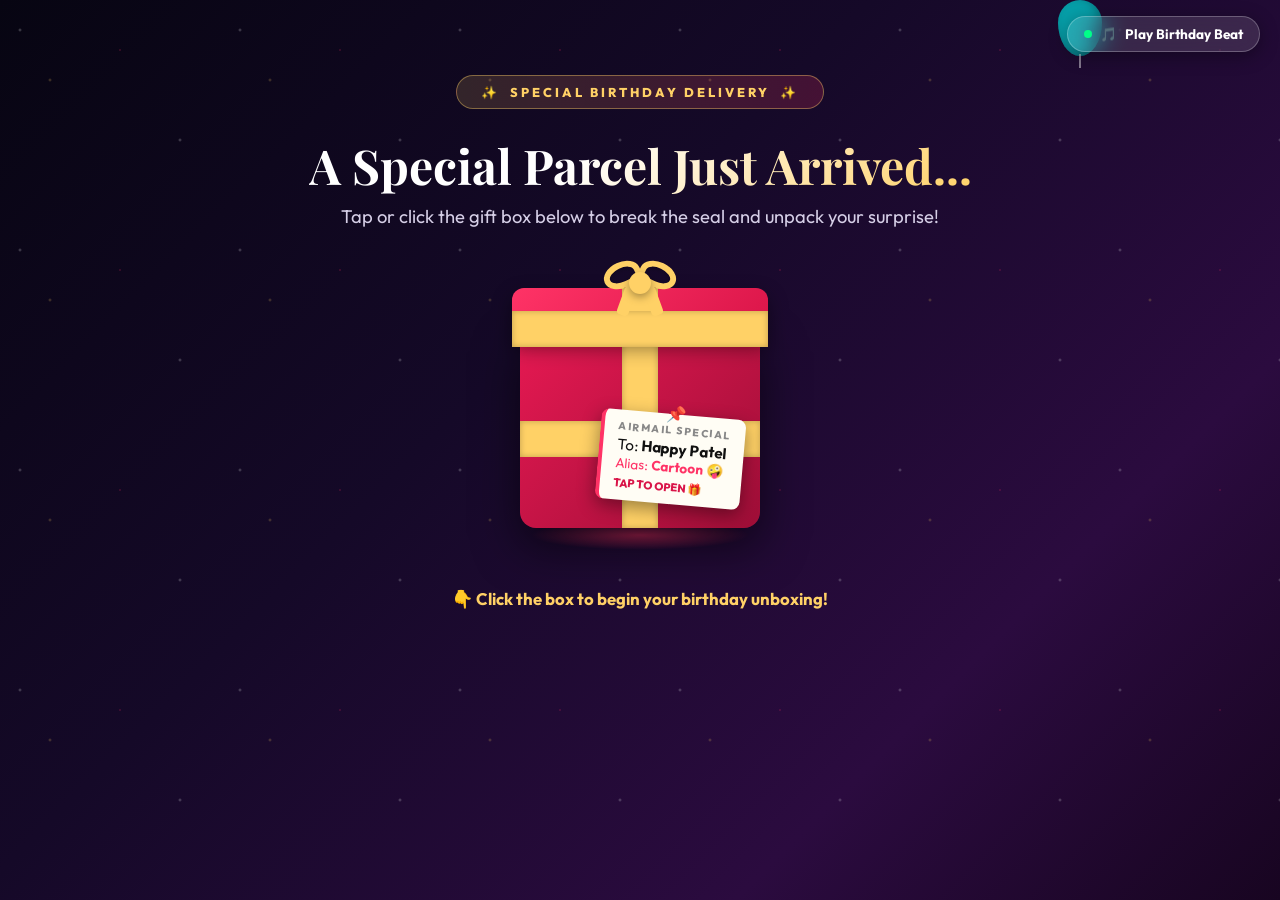
==== commit 3077d154: "Remove bypass link from locked vault and fix mobile double-tap zoom/scale bouncing" ====
--- a/index.html
+++ b/index.html
@@ -2,7 +2,7 @@
 <html lang="en">
 <head>
   <meta charset="UTF-8" />
-  <meta name="viewport" content="width=device-width, initial-scale=1.0" />
+  <meta name="viewport" content="width=device-width, initial-scale=1.0, maximum-scale=1.0, user-scalable=no, viewport-fit=cover" />
   <title>🔒 TOP SECRET • Birthday Delivery for Happy Patel (Cartoon)</title>
   
   <!-- Premium Fonts -->
@@ -73,12 +73,7 @@
           </ul>
         </div>
 
-        <!-- Secret direct link for Yagnik -->
-        <div class="admin-preview-link">
-          <a href="unlocked.html" class="preview-direct-btn">
-            🔑 Direct Unlocked Link (Click to open website right now)
-          </a>
-        </div>
+
 
       </div>
     </section>
--- a/style.css
+++ b/style.css
@@ -20,16 +20,26 @@
   --font-script: 'Sacramento', cursive;
 }
 
+html {
+  -webkit-text-size-adjust: 100%;
+  text-size-adjust: 100%;
+  touch-action: manipulation;
+  overflow-x: hidden;
+  height: 100%;
+}
+
 * {
   box-sizing: border-box;
   margin: 0;
   padding: 0;
+  -webkit-tap-highlight-color: transparent;
 }
 
 body {
   font-family: var(--font-main);
   background: var(--bg-cosmic);
   min-height: 100vh;
+  min-height: 100dvh;
   color: var(--text-pure);
   overflow-x: hidden;
   position: relative;
@@ -37,6 +47,18 @@
   flex-direction: column;
   align-items: center;
   transition: background 0.6s ease;
+  touch-action: manipulation;
+  -webkit-touch-callout: none;
+}
+
+/* Prevent double-tap zoom & erratic touch scale across buttons and interactives */
+button, a, input, select, textarea, [role="button"], 
+.lock-shield, .parcel-box, .polaroid-frame, .scratch-wrap, 
+.cake-area, .time-card, .glass-card, .love-tap-btn, .audio-pill,
+.vault-try-btn, .dice-roll-btn, .candle, .letter-seal {
+  touch-action: manipulation;
+  -webkit-user-select: none;
+  user-select: none;
 }
 
 /* Garba Disco Mode Active */
@@ -140,9 +162,15 @@
   box-shadow: 0 4px 18px rgba(0, 0, 0, 0.35);
 }
 
-.audio-pill:hover {
-  background: rgba(255, 255, 255, 0.25);
-  transform: translateY(-2px);
+@media (hover: hover) and (pointer: fine) {
+  .audio-pill:hover {
+    background: rgba(255, 255, 255, 0.25);
+    transform: translateY(-2px);
+  }
+}
+
+.audio-pill:active {
+  transform: scale(0.96);
 }
 
 .audio-pill.playing {
@@ -218,8 +246,14 @@
   transition: transform 0.2s ease;
 }
 
-.lock-shield:hover {
-  transform: scale(1.08);
+@media (hover: hover) and (pointer: fine) {
+  .lock-shield:hover {
+    transform: scale(1.08);
+  }
+}
+
+.lock-shield:active {
+  transform: scale(0.96);
 }
 
 .lock-shackle {
@@ -344,28 +378,6 @@
   animation: blinkColon 1s infinite !important;
 }
 
-.admin-preview-link {
-  margin-top: 24px;
-}
-
-.preview-direct-btn {
-  display: inline-block;
-  background: rgba(255, 255, 255, 0.1);
-  border: 1px dashed rgba(255, 209, 102, 0.5);
-  color: var(--gold);
-  text-decoration: none;
-  padding: 8px 18px;
-  border-radius: 999px;
-  font-size: 0.8rem;
-  font-weight: 700;
-  transition: all 0.2s ease;
-}
-
-.preview-direct-btn:hover {
-  background: rgba(255, 209, 102, 0.2);
-  transform: translateY(-2px);
-}
-
 .vault-note {
   font-size: 0.95rem;
   color: var(--text-sub);
@@ -383,11 +395,19 @@
   font-size: 0.95rem;
   font-weight: 700;
   transition: all 0.2s ease;
-}
-
-.vault-try-btn:hover {
-  background: rgba(255, 255, 255, 0.2);
-  transform: translateY(-2px);
+  touch-action: manipulation;
+}
+
+@media (hover: hover) and (pointer: fine) {
+  .vault-try-btn:hover {
+    background: rgba(255, 255, 255, 0.2);
+    transform: translateY(-2px);
+  }
+}
+
+.vault-try-btn:active {
+  transform: scale(0.96);
+  background: rgba(255, 255, 255, 0.25);
 }
 
 .lock-alert {
@@ -497,9 +517,15 @@
   50% { transform: translateY(-14px) rotate(1.5deg); }
 }
 
-.gift-box-wrapper:hover .gift-box {
-  animation-play-state: paused;
-  transform: translateY(-8px) scale(1.04);
+@media (hover: hover) and (pointer: fine) {
+  .gift-box-wrapper:hover .gift-box {
+    animation-play-state: paused;
+    transform: translateY(-8px) scale(1.04);
+  }
+}
+
+.gift-box-wrapper:active .gift-box {
+  transform: scale(0.97);
 }
 
 .box-bow {
@@ -962,7 +988,9 @@
   transition: transform 0.2s ease;
 }
 
-.cake-area:hover { transform: scale(1.05); }
+@media (hover: hover) and (pointer: fine) {
+  .cake-area:hover { transform: scale(1.05); }
+}
 
 .candles-grid {
   display: flex;
@@ -1097,9 +1125,15 @@
   transition: transform 0.2s ease, box-shadow 0.2s ease;
 }
 
-.primary-btn:hover {
-  transform: translateY(-2px) scale(1.03);
-  box-shadow: 0 8px 30px rgba(253, 160, 133, 0.7);
+@media (hover: hover) and (pointer: fine) {
+  .primary-btn:hover {
+    transform: translateY(-2px) scale(1.03);
+    box-shadow: 0 8px 30px rgba(253, 160, 133, 0.7);
+  }
+}
+
+.primary-btn:active {
+  transform: scale(0.97);
 }
 
 .primary-btn.done {
@@ -1265,10 +1299,16 @@
 .polaroid-frame:nth-child(odd) { transform: rotate(-2.5deg); }
 .polaroid-frame:nth-child(even) { transform: rotate(2deg); }
 
-.polaroid-frame:hover {
-  transform: rotate(0deg) scale(1.06) translateY(-8px);
-  box-shadow: 0 20px 45px rgba(0, 0, 0, 0.65);
-  z-index: 10;
+@media (hover: hover) and (pointer: fine) {
+  .polaroid-frame:hover {
+    transform: rotate(0deg) scale(1.06) translateY(-8px);
+    box-shadow: 0 20px 45px rgba(0, 0, 0, 0.65);
+    z-index: 10;
+  }
+}
+
+.polaroid-frame:active {
+  transform: scale(0.97);
 }
 
 .washi-tape {
@@ -1304,7 +1344,9 @@
   transition: transform 0.4s ease;
 }
 
-.polaroid-frame:hover .photo-crop img { transform: scale(1.06); }
+@media (hover: hover) and (pointer: fine) {
+  .polaroid-frame:hover .photo-crop img { transform: scale(1.06); }
+}
 
 .polaroid-text {
   font-family: var(--font-script);
@@ -1627,12 +1669,14 @@
   transition: transform 0.15s ease;
 }
 
-.love-tap-btn:hover {
-  transform: translateY(-2px) scale(1.05);
+@media (hover: hover) and (pointer: fine) {
+  .love-tap-btn:hover {
+    transform: translateY(-2px) scale(1.05);
+  }
 }
 
 .love-tap-btn:active {
-  transform: scale(0.95);
+  transform: scale(0.96);
 }
 
 .love-badge {
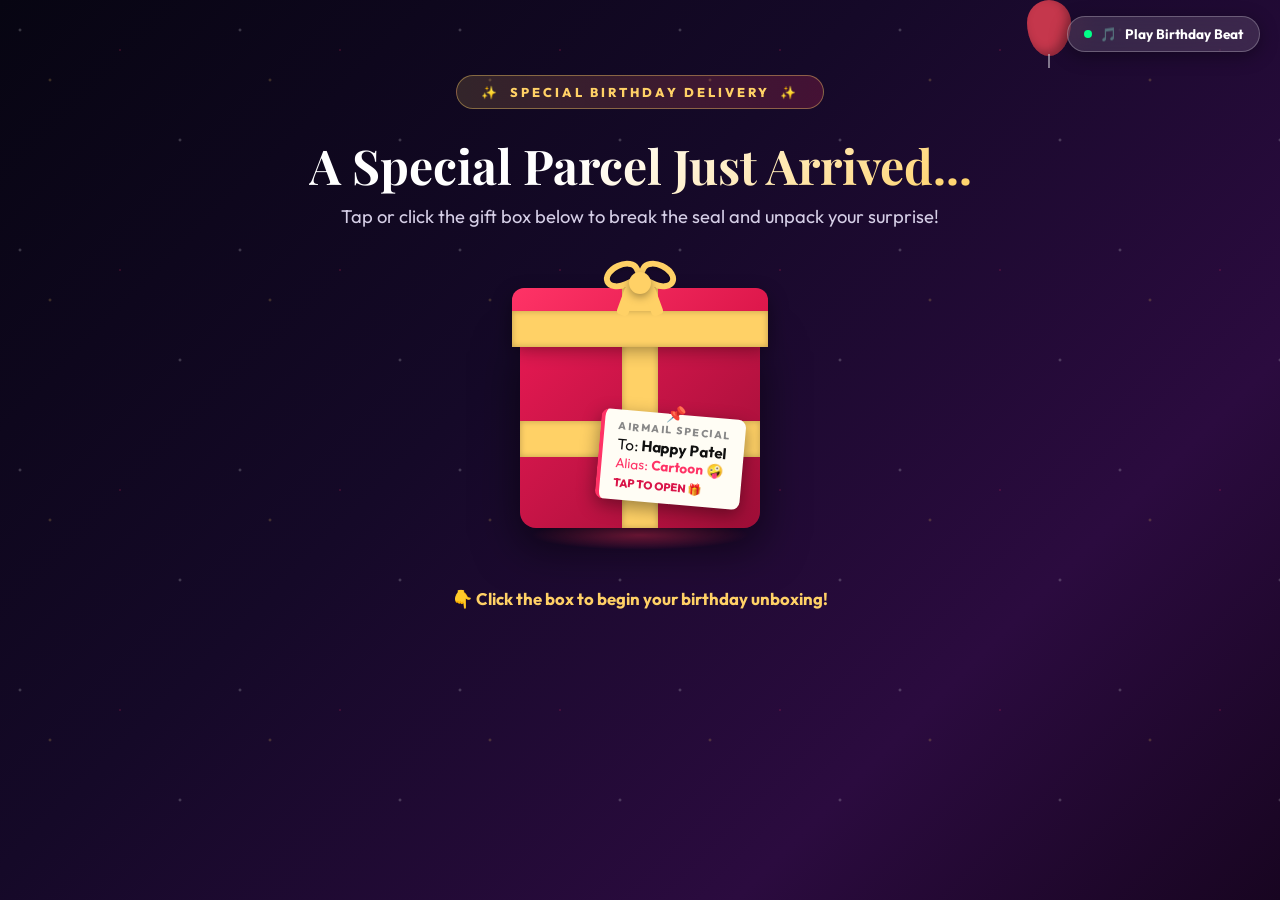
==== commit dad1a24c: "Update copy to 100% genuine friendship and school bond" ====
--- a/index.html
+++ b/index.html
@@ -68,7 +68,7 @@
           <div class="manifesto-header">📦 PARCEL MANIFESTO</div>
           <ul>
             <li>✨ <strong>Contents:</strong> 1x Garba Queen, 1000 Hours of Bak-Bak, 100% Pure Drama</li>
-            <li>🧲 <strong>Status:</strong> Opposites Attracting in Transit...</li>
+            <li>🤝 <strong>Friendship Bond:</strong> Unbreakable Schoolmate Duo & Lifelong Besties ✨</li>
             <li>🔒 <strong>Security Clearance:</strong> Required Date: November 22, 2026</li>
           </ul>
         </div>
